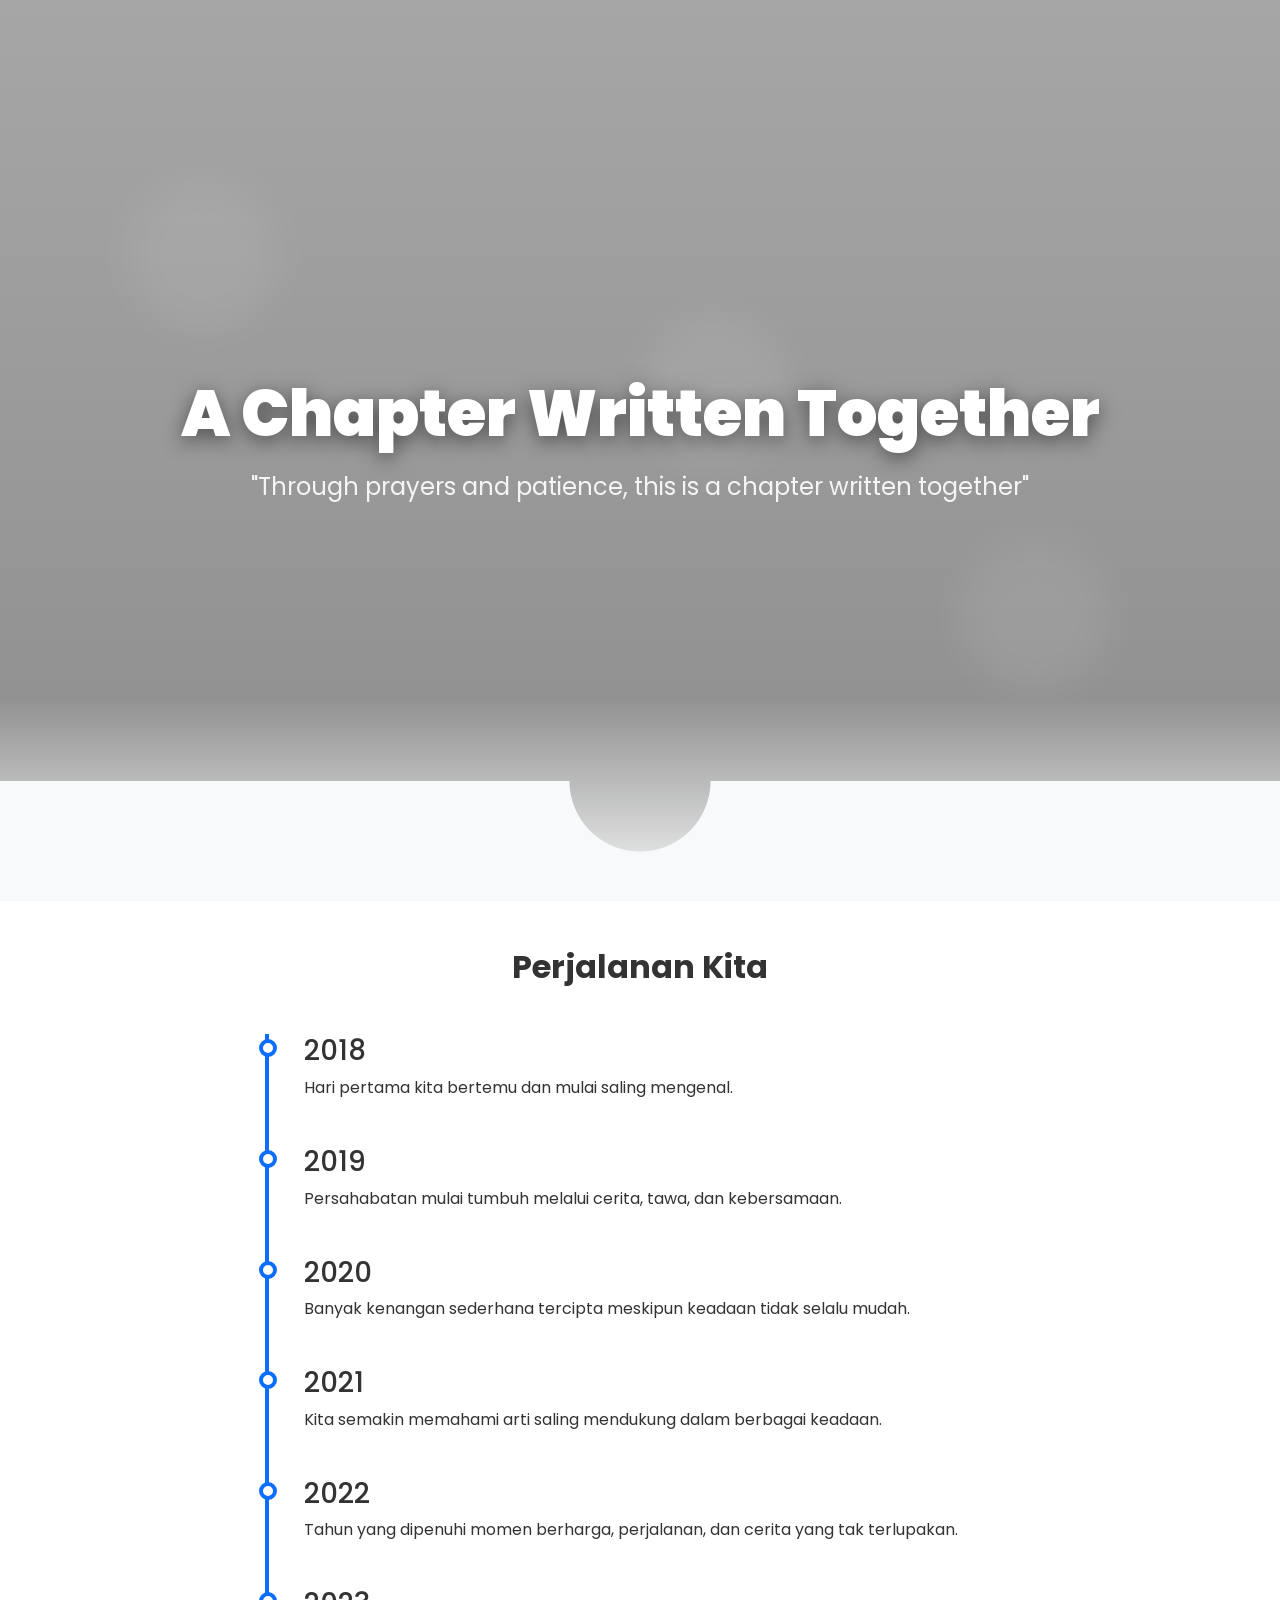
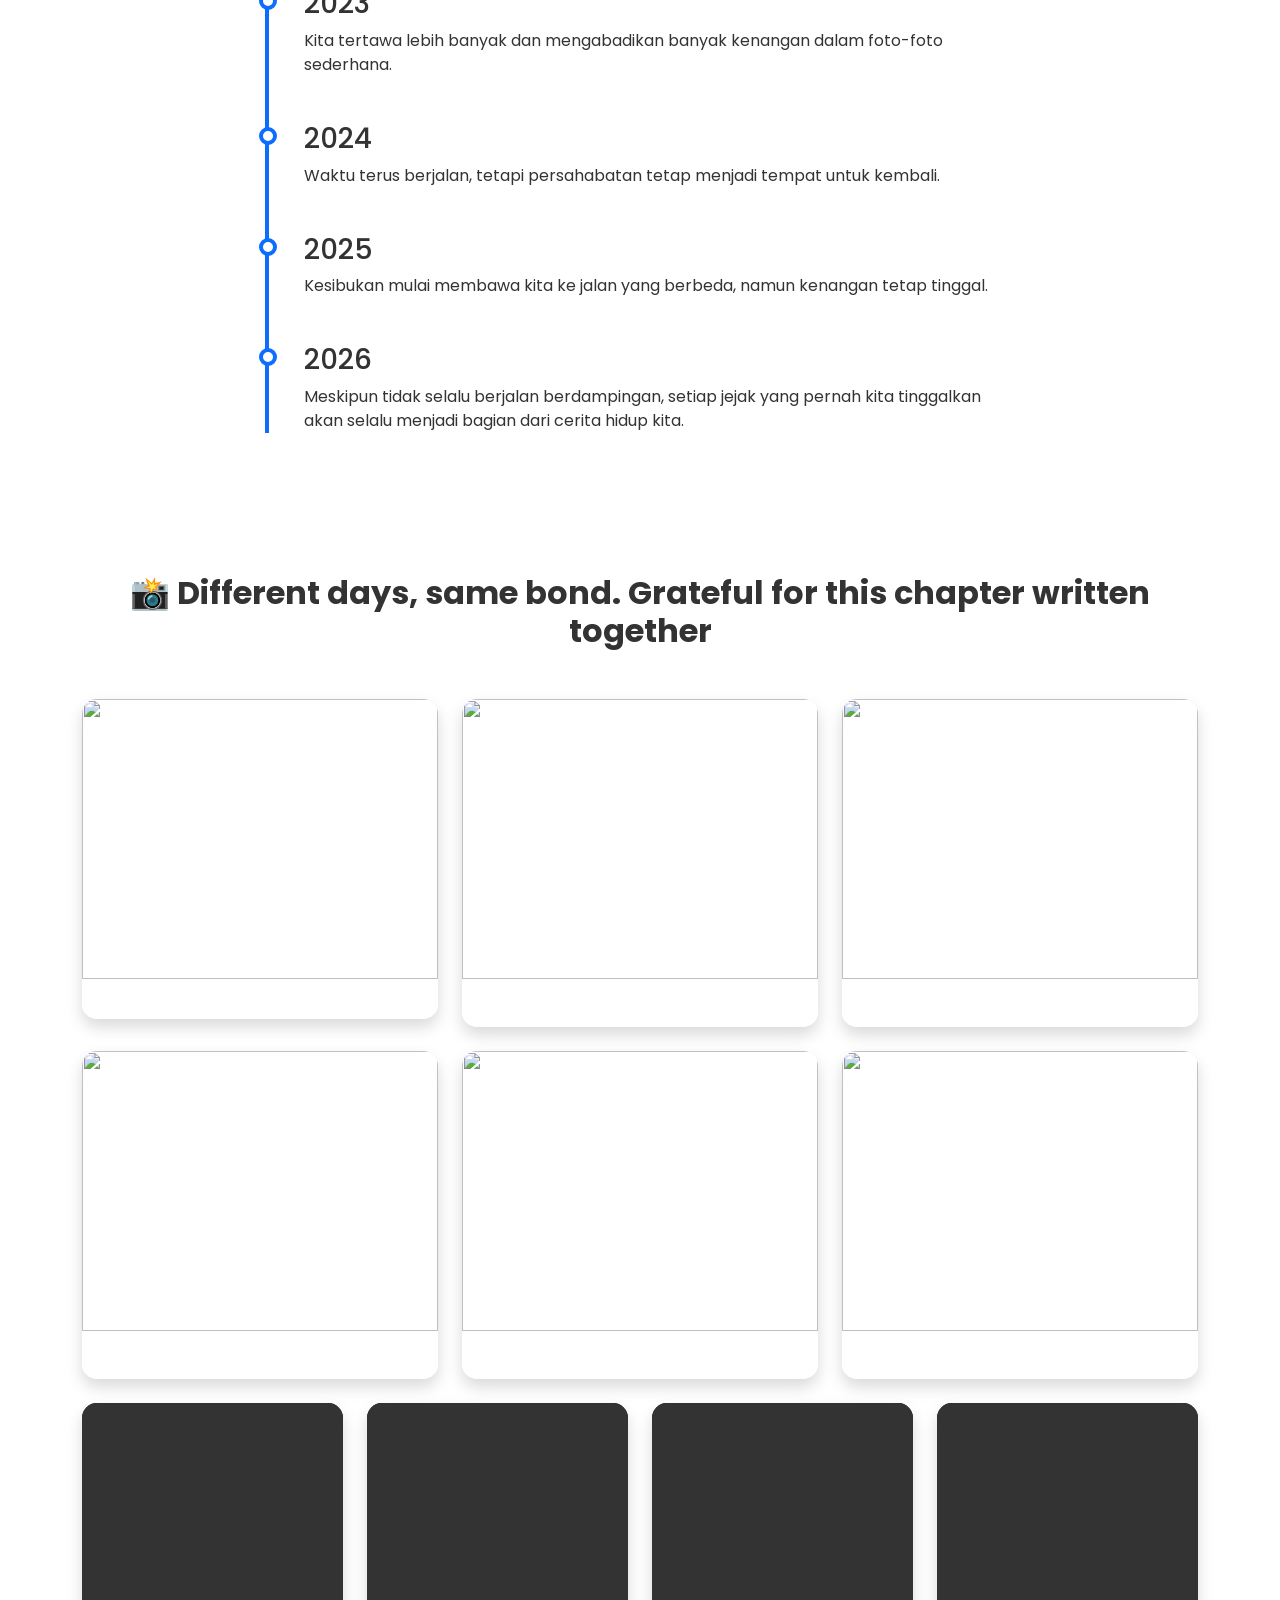
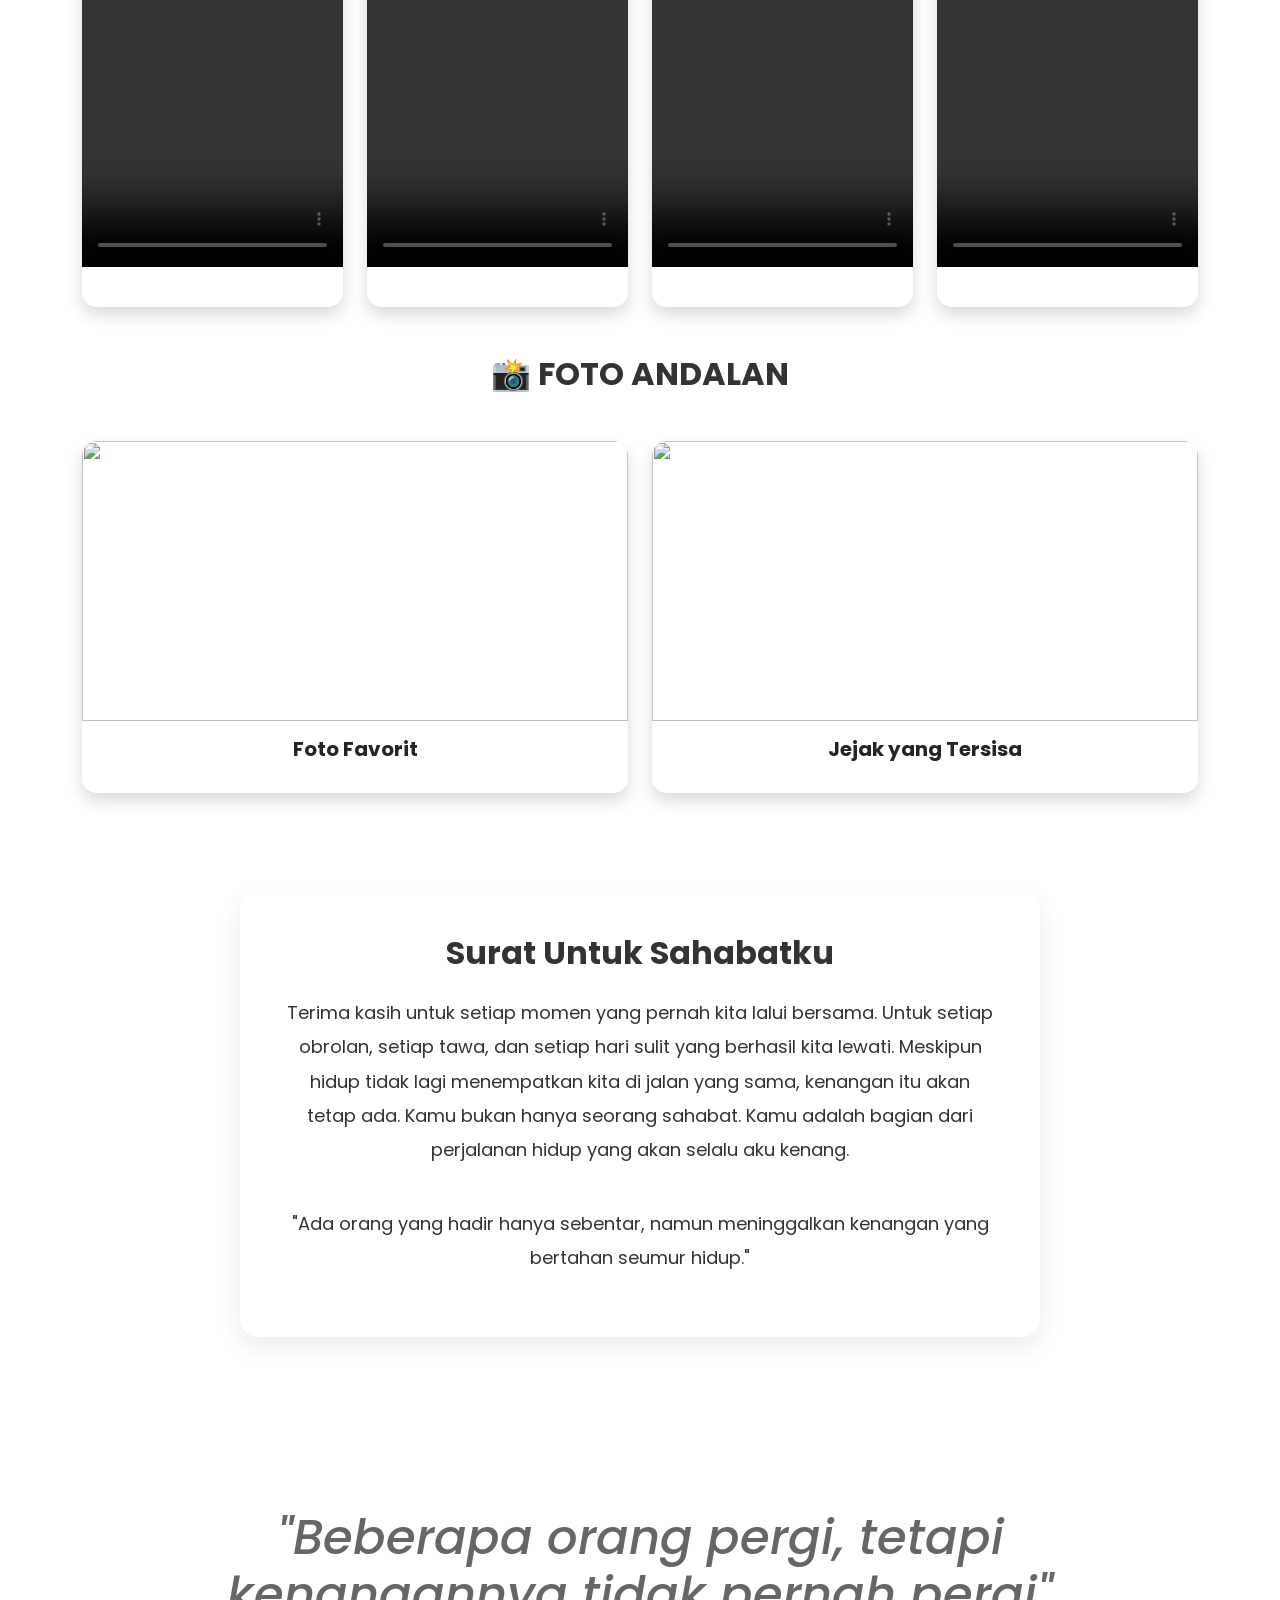
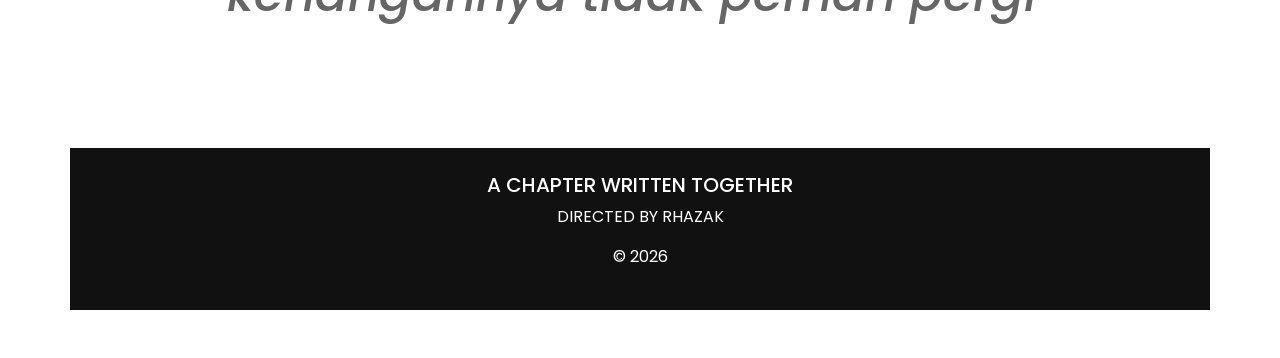
==== index.html @ bba19e8d "upload a chapter wrritten together" ====
<!DOCTYPE html>
<html lang="id">
<head>
<link href="https://fonts.googleapis.com/css2?family=Poppins:wght@400;600;700;900&display=swap" rel="stylesheet">
<meta charset="UTF-8">
<meta name="viewport" content="width=device-width, initial-scale=1">

<title>A CHAPTER WRITTEN TOGETHER</title>

<link href="https://cdn.jsdelivr.net/npm/bootstrap@5.3.3/dist/css/bootstrap.min.css" rel="stylesheet">

<link rel="stylesheet" href="css/style.css">
</head>
<body>

<!-- HERO -->

<section class="hero">

<div class="floating"></div>
<div class="floating floating2"></div>
<div class="floating floating3"></div>

<div class="container">

<h1 class="hero-title">
A Chapter Written Together
</h1>

<p class="hero-subtitle">
"Through prayers and patience, this is a chapter written together"
</p>

</div>

</section>

<!-- TIMELINE -->

<section id="timeline" class="container py-5">

<h2 class="text-center mb-5">
Perjalanan Kita
</h2>

<div class="timeline">

    <div class="timeline-item">
        <h3>2018</h3>
        <p>Hari pertama kita bertemu dan mulai saling mengenal.</p>
    </div>

    <div class="timeline-item">
        <h3>2019</h3>
        <p>Persahabatan mulai tumbuh melalui cerita, tawa, dan kebersamaan.</p>
    </div>

    <div class="timeline-item">
        <h3>2020</h3>
        <p>Banyak kenangan sederhana tercipta meskipun keadaan tidak selalu mudah.</p>
    </div>

    <div class="timeline-item">
        <h3>2021</h3>
        <p>Kita semakin memahami arti saling mendukung dalam berbagai keadaan.</p>
    </div>

    <div class="timeline-item">
        <h3>2022</h3>
        <p>Tahun yang dipenuhi momen berharga, perjalanan, dan cerita yang tak terlupakan.</p>
    </div>

    <div class="timeline-item">
        <h3>2023</h3>
        <p>Kita tertawa lebih banyak dan mengabadikan banyak kenangan dalam foto-foto sederhana.</p>
    </div>

    <div class="timeline-item">
        <h3>2024</h3>
        <p>Waktu terus berjalan, tetapi persahabatan tetap menjadi tempat untuk kembali.</p>
    </div>

    <div class="timeline-item">
        <h3>2025</h3>
        <p>Kesibukan mulai membawa kita ke jalan yang berbeda, namun kenangan tetap tinggal.</p>
    </div>

    <div class="timeline-item">
        <h3>2026</h3>
        <p>Meskipun tidak selalu berjalan berdampingan, setiap jejak yang pernah kita tinggalkan akan selalu menjadi bagian dari cerita hidup kita.</p>
    </div>

</div>

</section>

<!-- GALERI -->

<section class="container py-5">

<h2 class="text-center mb-5">
📸 Different days, same bond. Grateful for this chapter written together
</h2>

<div class="row g-4">

    <!-- Foto 1 -->
    <div class="col-md-4">
        <div class="card shadow">
            <img src="img/foto1.jpg"
                 class="card-img-top gallery-img"
                 onclick="openImage(this.src)">
            <div class="card-body">
                <h5></h5>
                 
            </div>
        </div>
    </div>

    <!-- Foto 2 -->
    <div class="col-md-4">
        <div class="card shadow">
            <img src="img/foto2.jpg"
                 class="card-img-top gallery-img"
                 onclick="openImage(this.src)">
            <div class="card-body">
                <h5></h5>
                <p></p>
            </div>
        </div>
    </div>

    <!-- Foto 3 -->
    <div class="col-md-4">
        <div class="card shadow">
            <img src="img/foto3.jpg"
                 class="card-img-top gallery-img"
                 onclick="openImage(this.src)">
            <div class="card-body">
                <h5></h5>
                <p></p>
            </div>
        </div>
    </div>

    <!-- Foto 4 -->
    <div class="col-md-4">
        <div class="card shadow">
            <img src="img/foto4.jpg"
                 class="card-img-top gallery-img"
                 onclick="openImage(this.src)">
            <div class="card-body">
                <h5></h5>
                <p></p>
            </div>
        </div>
    </div>

    <!-- Foto 5 -->
    <div class="col-md-4">
        <div class="card shadow">
            <img src="img/foto5.jpg"
                 class="card-img-top gallery-img"
                 onclick="openImage(this.src)">
            <div class="card-body">
                <h5></h5>
                <p></p>
            </div>
        </div>
    </div>

    <!-- Foto 6 -->
    <div class="col-md-4">
        <div class="card shadow">
            <img src="img/foto6.jpg"
                 class="card-img-top gallery-img"
                 onclick="openImage(this.src)">
            <div class="card-body">
                <h5></h5>
                <p></p>
            </div>
        </div>
    </div>

    <!-- REEL 1 -->
<div class="col-lg-3 col-md-4 col-6">
    <div class="card shadow">

        <video class="gallery-video" controls>
            <source src="video/favorit.mp4" type="video/mp4">
        </video>

        <div class="card-body">
            <h5></h5>
        </div>

    </div>
</div>

<!-- REEL 2 -->
<div class="col-lg-3 col-md-4 col-6">
    <div class="card shadow">

        <video class="gallery-video" controls>
            <source src="video/favorit1.mp4" type="video/mp4">
        </video>

        <div class="card-body">
            <h5></h5>
        </div>

    </div>
</div>

<!-- REEL 3 -->
<div class="col-lg-3 col-md-4 col-6">
    <div class="card shadow">

        <video class="gallery-video" controls>
            <source src="video/favorit2.mp4" type="video/mp4">
        </video>

        <div class="card-body">
            <h5></h5>
        </div>

    </div>
</div>

<!-- REEL 4 -->
<div class="col-lg-3 col-md-4 col-6">
    <div class="card shadow">

        <video class="gallery-video" controls>
            <source src="video/favorit3.mp4" type="video/mp4">
        </video>

        <div class="card-body">
            <h5></h5>
        </div>

    </div>
</div>

<section class="container py-5">

<h2 class="text-center mb-5">
📸 FOTO ANDALAN
</h2>

<div class="row g-4">

    <!-- Foto 10 -->
    <div class="col-md-6">
        <div class="card shadow">
            <img src="img/foto10.jpg"
                 class="card-img-top gallery-img"
                 onclick="openImage(this.src)">
            <div class="card-body">
                <h5>Foto Favorit</h5>
                <p></p>
            </div>
        </div>
    </div>

    <!-- Foto 11 -->
    <div class="col-md-6">
        <div class="card shadow">
            <img src="img/foto11.jpg"
                 class="card-img-top gallery-img"
                 onclick="openImage(this.src)">
            <div class="card-body">
                <h5>Jejak yang Tersisa</h5>
                <p></p>
            </div>
        </div>
    </div>

</div>

</section>

<!-- SURAT -->

<section class="container py-5">

<div class="surat">

<h2 class="text-center mb-4">
Surat Untuk Sahabatku
</h2>

<p>

Terima kasih untuk setiap momen yang pernah kita lalui bersama.

Untuk setiap obrolan,
setiap tawa,
dan setiap hari sulit yang berhasil kita lewati.

Meskipun hidup tidak lagi menempatkan kita di jalan yang sama,
kenangan itu akan tetap ada.

Kamu bukan hanya seorang sahabat.

Kamu adalah bagian dari perjalanan hidup yang akan selalu aku kenang.

</p>

<br>

<p class="quote">

"Ada orang yang hadir hanya sebentar,
namun meninggalkan kenangan yang bertahan seumur hidup."

</p>

</div>

</section>

<section class="quote-section">

<h1>
"Beberapa orang pergi,
tetapi kenangannya tidak pernah pergi"
</h1>

</section>

<!-- FOOTER -->

<footer>

<h5>A CHAPTER WRITTEN TOGETHER</h5>

<p>
DIRECTED BY RHAZAK
</p>

<p>
© 2026
</p>

</footer>

<!-- MUSIK LATAR -->

<audio id="bgMusic" loop>
    <source src="music/kenangan.mpeg" type="audio/mpeg">

<script>
const music = document.getElementById("bgMusic");

document.addEventListener("click", function () {
    music.play();
}, { once: true });
</script>

<script src="https://cdn.jsdelivr.net/npm/bootstrap@5.3.3/dist/js/bootstrap.bundle.min.js"></script>

<audio id="bgMusic" loop>
    <source src="music/kenangan.mpeg" type="audio/mpeg">
</audio>

<script>
document.addEventListener("click", function(){
    document.getElementById("bgMusic").play();
}, {once:true});
</script>

<script src="https://cdn.jsdelivr.net/npm/bootstrap@5.3.3/dist/js/bootstrap.bundle.min.js"></script>

<!-- POPUP FOTO -->
<div id="imagePopup" class="popup">
    <span class="close-popup" onclick="closePopup()">&times;</span>
    <img id="popupImage">
</div>

<!-- POPUP VIDEO -->
<div id="videoPopup" class="popup">
    <span class="close-popup" onclick="closeVideoPopup()">&times;</span>
    <video id="popupVideo" controls autoplay></video>
</div>

<script>

function openImage(src){
    document.getElementById("imagePopup").style.display = "flex";
    document.getElementById("popupImage").src = src;
}

function closePopup(){
    document.getElementById("imagePopup").style.display = "none";
}

function openVideo(src){
    const video = document.getElementById("popupVideo");

    video.src = src;

    document.getElementById("videoPopup").style.display = "flex";

    video.play();
}

function closeVideoPopup(){
    const video = document.getElementById("popupVideo");

    video.pause();

    document.getElementById("videoPopup").style.display = "none";
}

</script>

<script src="https://cdn.jsdelivr.net/npm/bootstrap@5.3.3/dist/js/bootstrap.bundle.min.js"></script>

</body>
</html>
---- css/style.css ----
/* ===========================
   GLOBAL
=========================== */

*{
    margin:0;
    padding:0;
    box-sizing:border-box;
}

html{
    scroll-behavior:smooth;
}

body{
    font-family:'Segoe UI',sans-serif;
    color:#333;

    background:
    linear-gradient(
        rgba(255,255,255,.88),
        rgba(255,255,255,.88)
    ),
    url("../img/background.webp");

    background-size:cover;
    background-position:center;
    background-attachment:fixed;
}

/* ===========================
   NAVBAR
=========================== */

.navbar{
    box-shadow:0 2px 10px rgba(0,0,0,.15);
}

.navbar-brand{
    font-size:5.5rem;
    font-weight:bold;
}

.nav-link{
    transition:.3s;
}

.nav-link:hover{
    color:#ffc107 !important;
}

/* ===========================
   HERO
=========================== */

.hero{
    height:100vh;

    background:
    linear-gradient(
    rgba(0,0,0,.35),
    rgba(0,0,0,.45)),
    url("../img/hero.jpg");

    background-size:cover;

    /* Geser fokus gambar */
    background-position:center 20%;

    background-repeat:no-repeat;

    display:flex;
    justify-content:center;
    align-items:center;
    text-align:center;

    color:white;
}

.hero::before{
    content:"";

    position:absolute;
    bottom:-1px;
    left:0;

    width:100%;
    height:120px;

    background:
    radial-gradient(circle at 50% 0,
    transparent 70px,
    #f8f9fa 71px);
}

.hero::after{
    content:"";

    position:absolute;
    left:0;
    bottom:0;

    width:100%;
    height:200px;

    background:
    linear-gradient(
        transparent,
        #f8f9fa
    );

    pointer-events:none;
}

.hero h1{
    font-size:clamp(3rem, 6vw, 4rem);
    font-weight:900;
    line-height:1.1;
    text-shadow:0 5px 20px rgba(0,0,0,.5);
}

.hero-subtitle{
    font-size:1.5rem;
    margin-top:20px;
    color:rgba(255,255,255,.9);
    max-width:900px;
    margin-left:auto;
    margin-right:auto;
}

/* ===========================
   JUDUL SECTION
=========================== */

section h2{
    font-weight:bold;
    margin-bottom:40px;
}

/* ===========================
   GALERI
=========================== */

.card{
    border:none;
    border-radius:18px;
    overflow:hidden;
    transition:.35s;

    background:rgba(255,255,255,.85);
    backdrop-filter:blur(8px);

    border:1px solid rgba(255,255,255,.3);
}

.card video{
    border-radius:0;
}

.card:hover{
    transform:translateY(-10px);
    box-shadow:0 12px 25px rgba(0,0,0,.18);
}

.card img{
    width:100%;
    height:280px;
    object-fit:cover;
}

/* VIDEO REELS */

.gallery-video{
    width:100%;
    aspect-ratio:9/16;
    object-fit:cover;
    border-radius:15px 15px 0 0;
    background:black;
}

.gallery-video{
    border-radius:15px 15px 0 0;
}

.card{
    border:none;
    border-radius:15px;
    overflow:hidden;
}

.card-body{
    text-align:center;
}

.card h5{
    font-weight:bold;
}

.card p{
    color:#666;
}

/* ===========================
   TIMELINE
=========================== */

.timeline{
    max-width:750px;
    margin:auto;
    border-left:4px solid #0d6efd;
    padding-left:35px;
}

.timeline-item{
    position:relative;
    margin-bottom:45px;
}

.timeline-item::before{

    content:"";

    position:absolute;

    left:-45px;
    top:5px;

    width:18px;
    height:18px;

    border-radius:50%;

    background:#fff;
    border:4px solid #0d6efd;

}

.timeline h4{
    color:#0d6efd;
    margin-bottom:8px;
}

/* ===========================
   SURAT
=========================== */

.surat{

    max-width:800px;

    margin:auto;

    background:#fff;

    padding:45px;

    border-radius:18px;

    text-align:center;

    box-shadow:0 10px 25px rgba(0,0,0,.08);

}

.surat h2{
    margin-bottom:20px;
}

.surat p{
    font-size:18px;
    line-height:1.9;
}

/* ===========================
   FOOTER
=========================== */

footer{

    background:#111;

    color:#fff;

    text-align:center;

    padding:25px;

    margin-top:60px;

}

/* ===========================
   RESPONSIVE
=========================== */

@media(max-width:768px){

.hero h1{
    font-size:2.5rem;
}

.hero p{
    font-size:1rem;
}

.card img,
.card video{
    height:220px;
}

.timeline{
    padding-left:25px;
}

.timeline-item::before{
    left:-35px;
}

}

/* LIGHTBOX */

.gallery-img{
    cursor:pointer;
}

.lightbox{
    display:none;
    position:fixed;
    top:0;
    left:0;
    width:100%;
    height:100%;
    background:rgba(0,0,0,0.9);
    justify-content:center;
    align-items:center;
    z-index:9999;
}

.lightbox img{
    max-width:90%;
    max-height:90%;
    border-radius:10px;
}

.close-btn{
    position:absolute;
    top:20px;
    right:35px;
    font-size:40px;
    color:white;
    cursor:pointer;
}

/* GALERI FOTO */

.gallery-img{
    cursor:pointer;
    transition:0.5s;
}

.gallery-img:hover{
    transform:scale(1.08);
    filter:brightness(1.1);
}

body{
    font-family:'Poppins',sans-serif;
}

.floating{
    position:absolute;
    width:150px;
    height:150px;

    border-radius:50%;

    background:rgba(255,255,255,.08);

    filter:blur(20px);

    top:20%;
    left:10%;
}

.floating2{
    top:60%;
    left:75%;
}

.floating3{
    top:35%;
    left:50%;
}

.quote-section{
    text-align:center;
    padding:100px 20px;
}

.quote-section h1{
    font-size:3rem;
    color:#666;
    font-style:italic;
    max-width:900px;
    margin:auto;
}
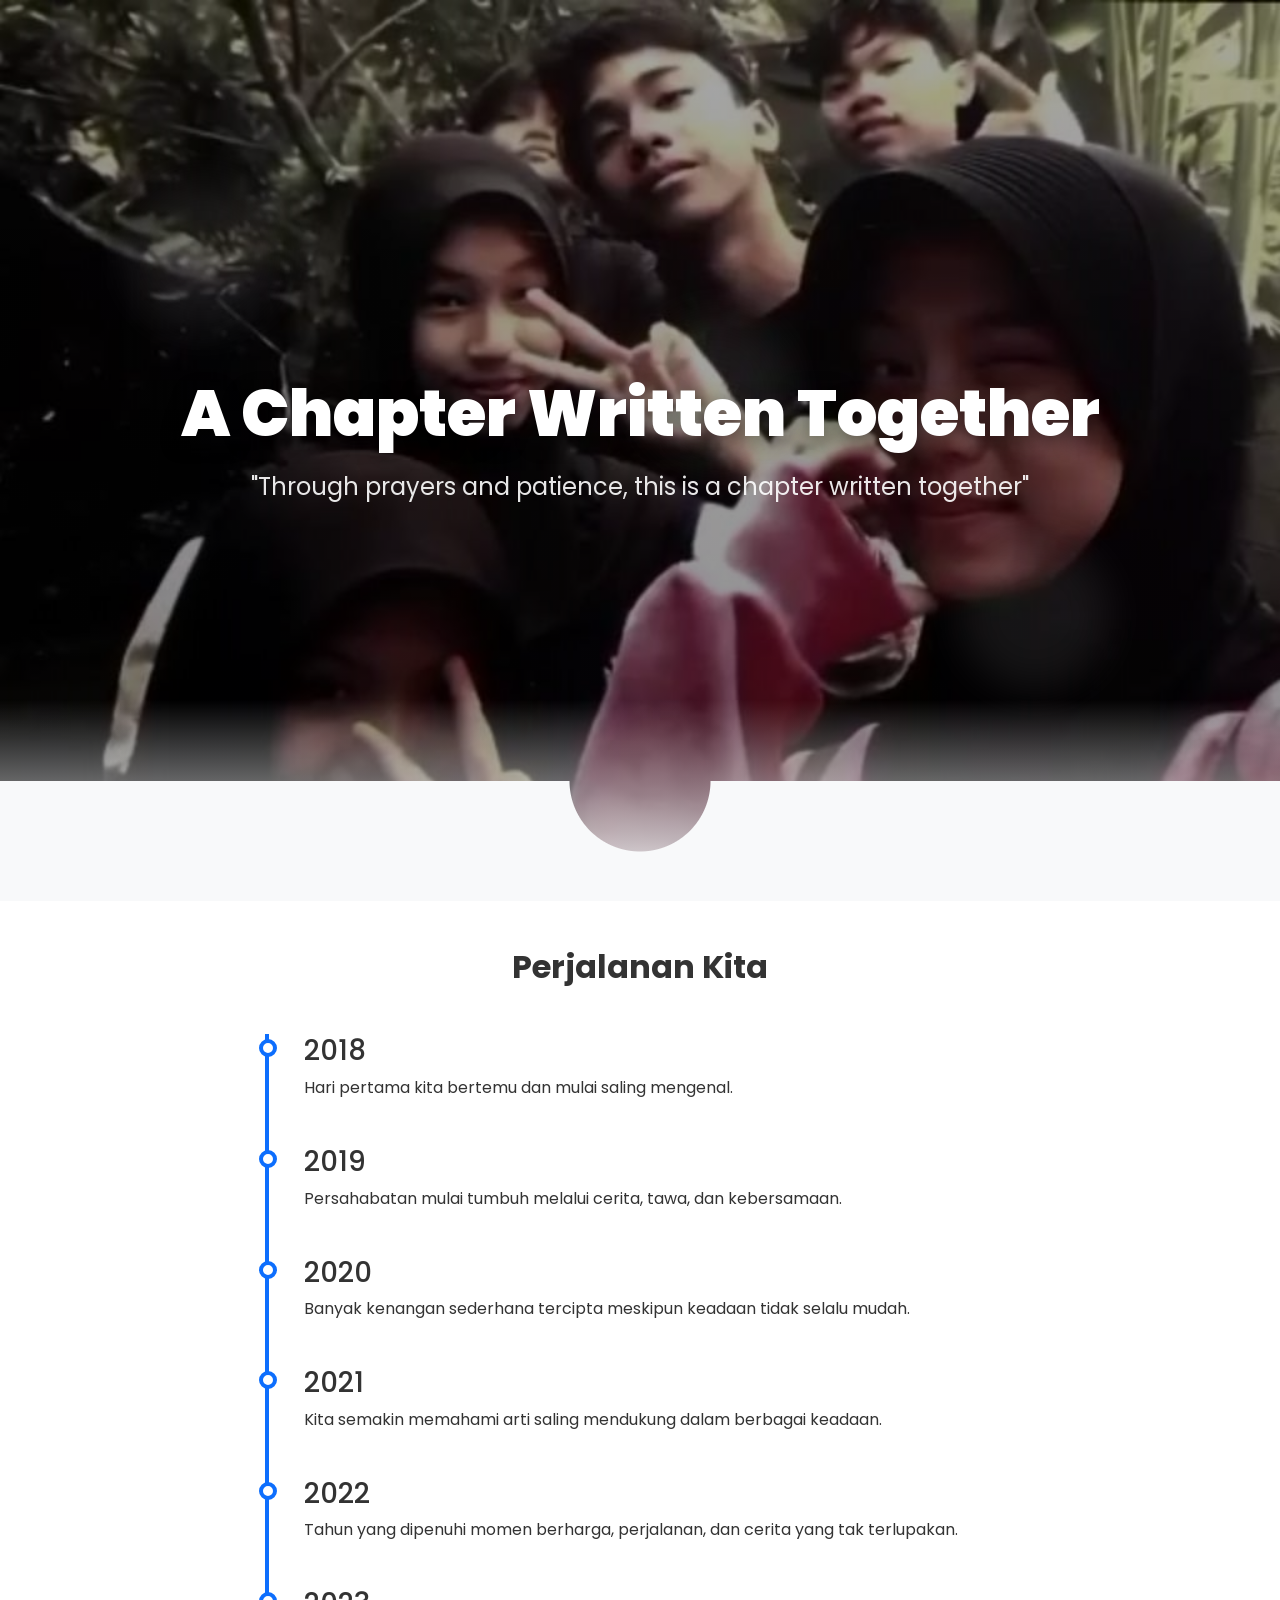
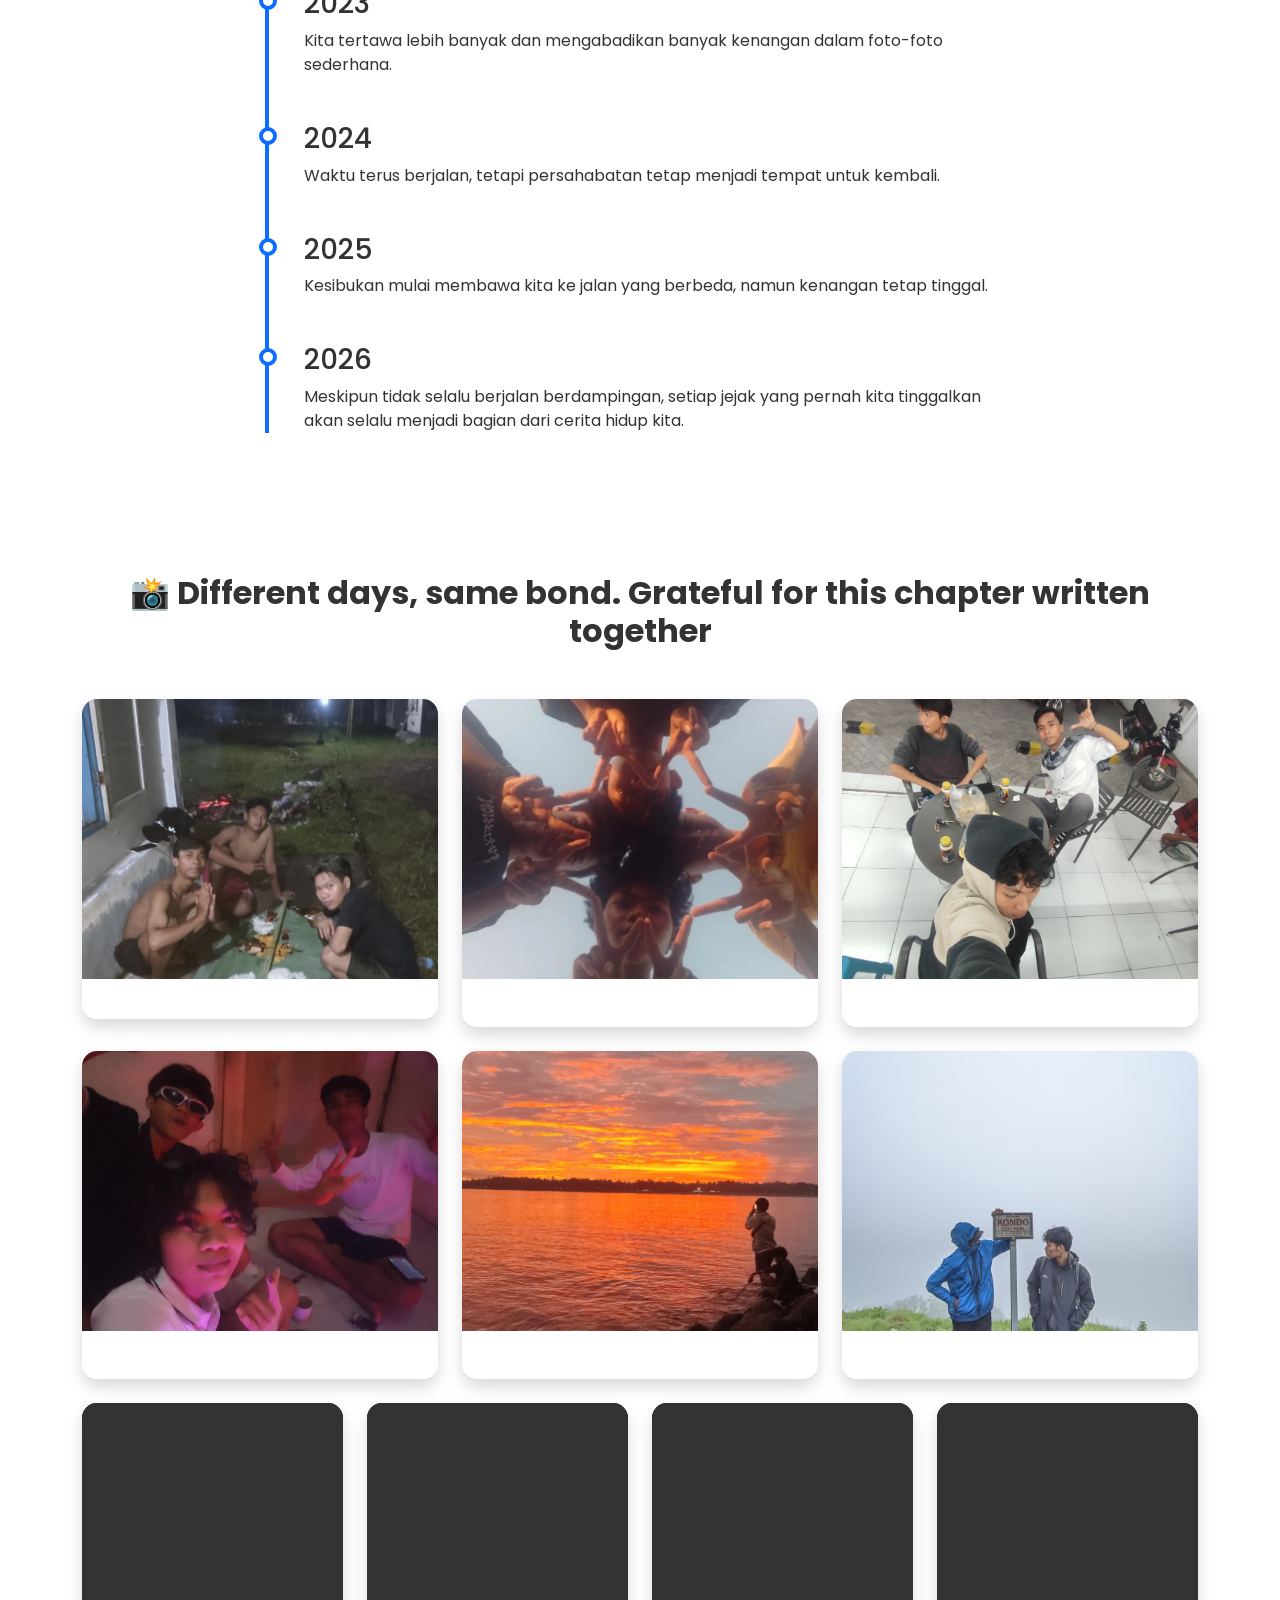
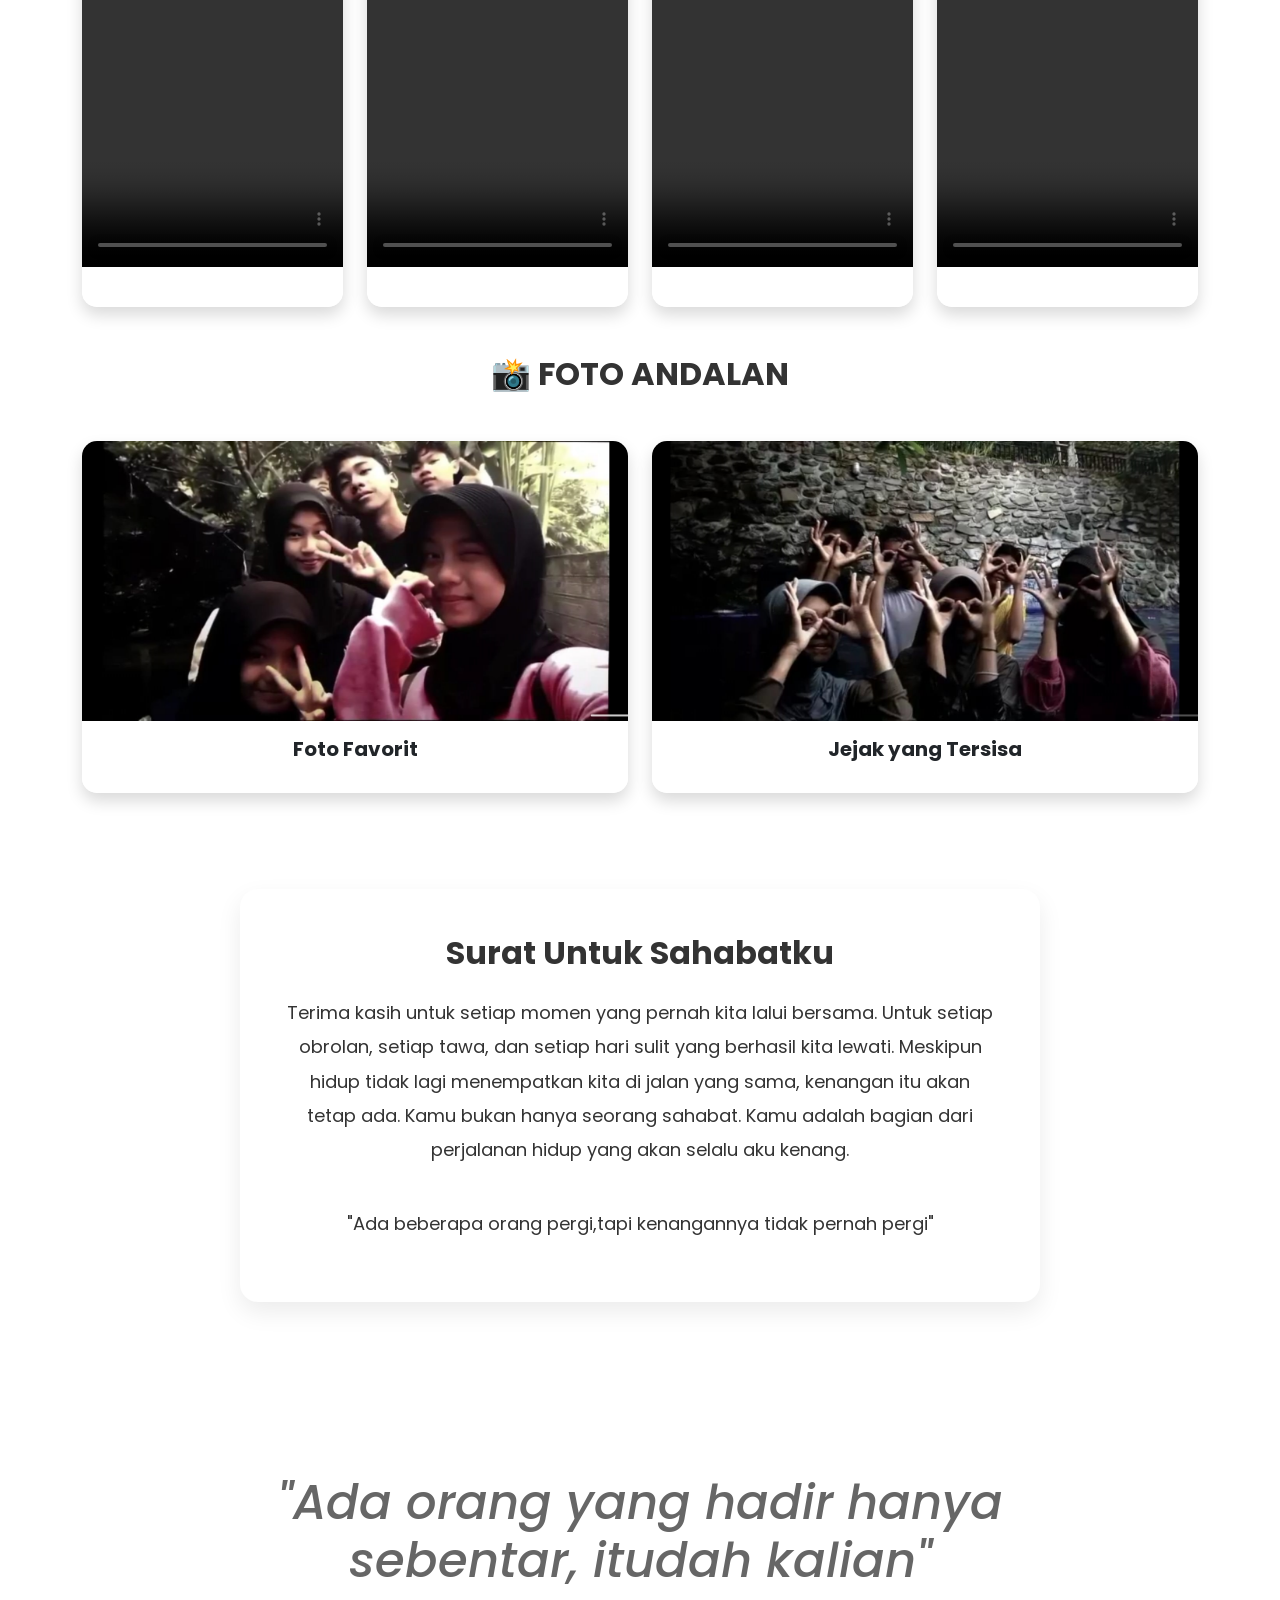
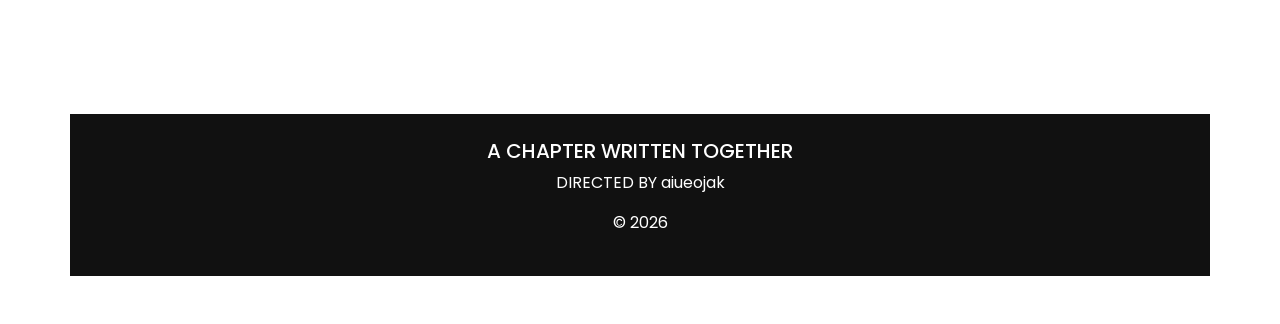
==== commit 64b8005e: "upload a chapter written together" ====
--- a/index.html
+++ b/index.html
@@ -311,20 +311,19 @@
 
 <p class="quote">
 
+"Ada beberapa orang pergi,tapi kenangannya tidak pernah pergi"
+
+</p>
+
+</div>
+
+</section>
+
+<section class="quote-section">
+
+<h1>
 "Ada orang yang hadir hanya sebentar,
-namun meninggalkan kenangan yang bertahan seumur hidup."
-
-</p>
-
-</div>
-
-</section>
-
-<section class="quote-section">
-
-<h1>
-"Beberapa orang pergi,
-tetapi kenangannya tidak pernah pergi"
+itudah kalian"
 </h1>
 
 </section>
@@ -336,7 +335,7 @@
 <h5>A CHAPTER WRITTEN TOGETHER</h5>
 
 <p>
-DIRECTED BY RHAZAK
+DIRECTED BY aiueojak
 </p>
 
 <p>
@@ -346,46 +345,18 @@
 </footer>
 
 <!-- MUSIK LATAR -->
-
 <audio id="bgMusic" loop>
-    <source src="music/kenangan.mpeg" type="audio/mpeg">
+    <source src="music/kenangan.mp3" type="audio/mpeg">
+</audio>
 
 <script>
-const music = document.getElementById("bgMusic");
-
-document.addEventListener("click", function () {
-    music.play();
-}, { once: true });
-</script>
-
-<script src="https://cdn.jsdelivr.net/npm/bootstrap@5.3.3/dist/js/bootstrap.bundle.min.js"></script>
-
-<audio id="bgMusic" loop>
-    <source src="music/kenangan.mpeg" type="audio/mpeg">
-</audio>
-
-<script>
+
+// Musik mulai saat klik pertama
 document.addEventListener("click", function(){
     document.getElementById("bgMusic").play();
 }, {once:true});
-</script>
-
-<script src="https://cdn.jsdelivr.net/npm/bootstrap@5.3.3/dist/js/bootstrap.bundle.min.js"></script>
-
-<!-- POPUP FOTO -->
-<div id="imagePopup" class="popup">
-    <span class="close-popup" onclick="closePopup()">&times;</span>
-    <img id="popupImage">
-</div>
-
-<!-- POPUP VIDEO -->
-<div id="videoPopup" class="popup">
-    <span class="close-popup" onclick="closeVideoPopup()">&times;</span>
-    <video id="popupVideo" controls autoplay></video>
-</div>
-
-<script>
-
+
+// Popup Foto
 function openImage(src){
     document.getElementById("imagePopup").style.display = "flex";
     document.getElementById("popupImage").src = src;
@@ -395,11 +366,11 @@
     document.getElementById("imagePopup").style.display = "none";
 }
 
+// Popup Video
 function openVideo(src){
     const video = document.getElementById("popupVideo");
 
     video.src = src;
-
     document.getElementById("videoPopup").style.display = "flex";
 
     video.play();
@@ -409,6 +380,7 @@
     const video = document.getElementById("popupVideo");
 
     video.pause();
+    video.currentTime = 0;
 
     document.getElementById("videoPopup").style.display = "none";
 }
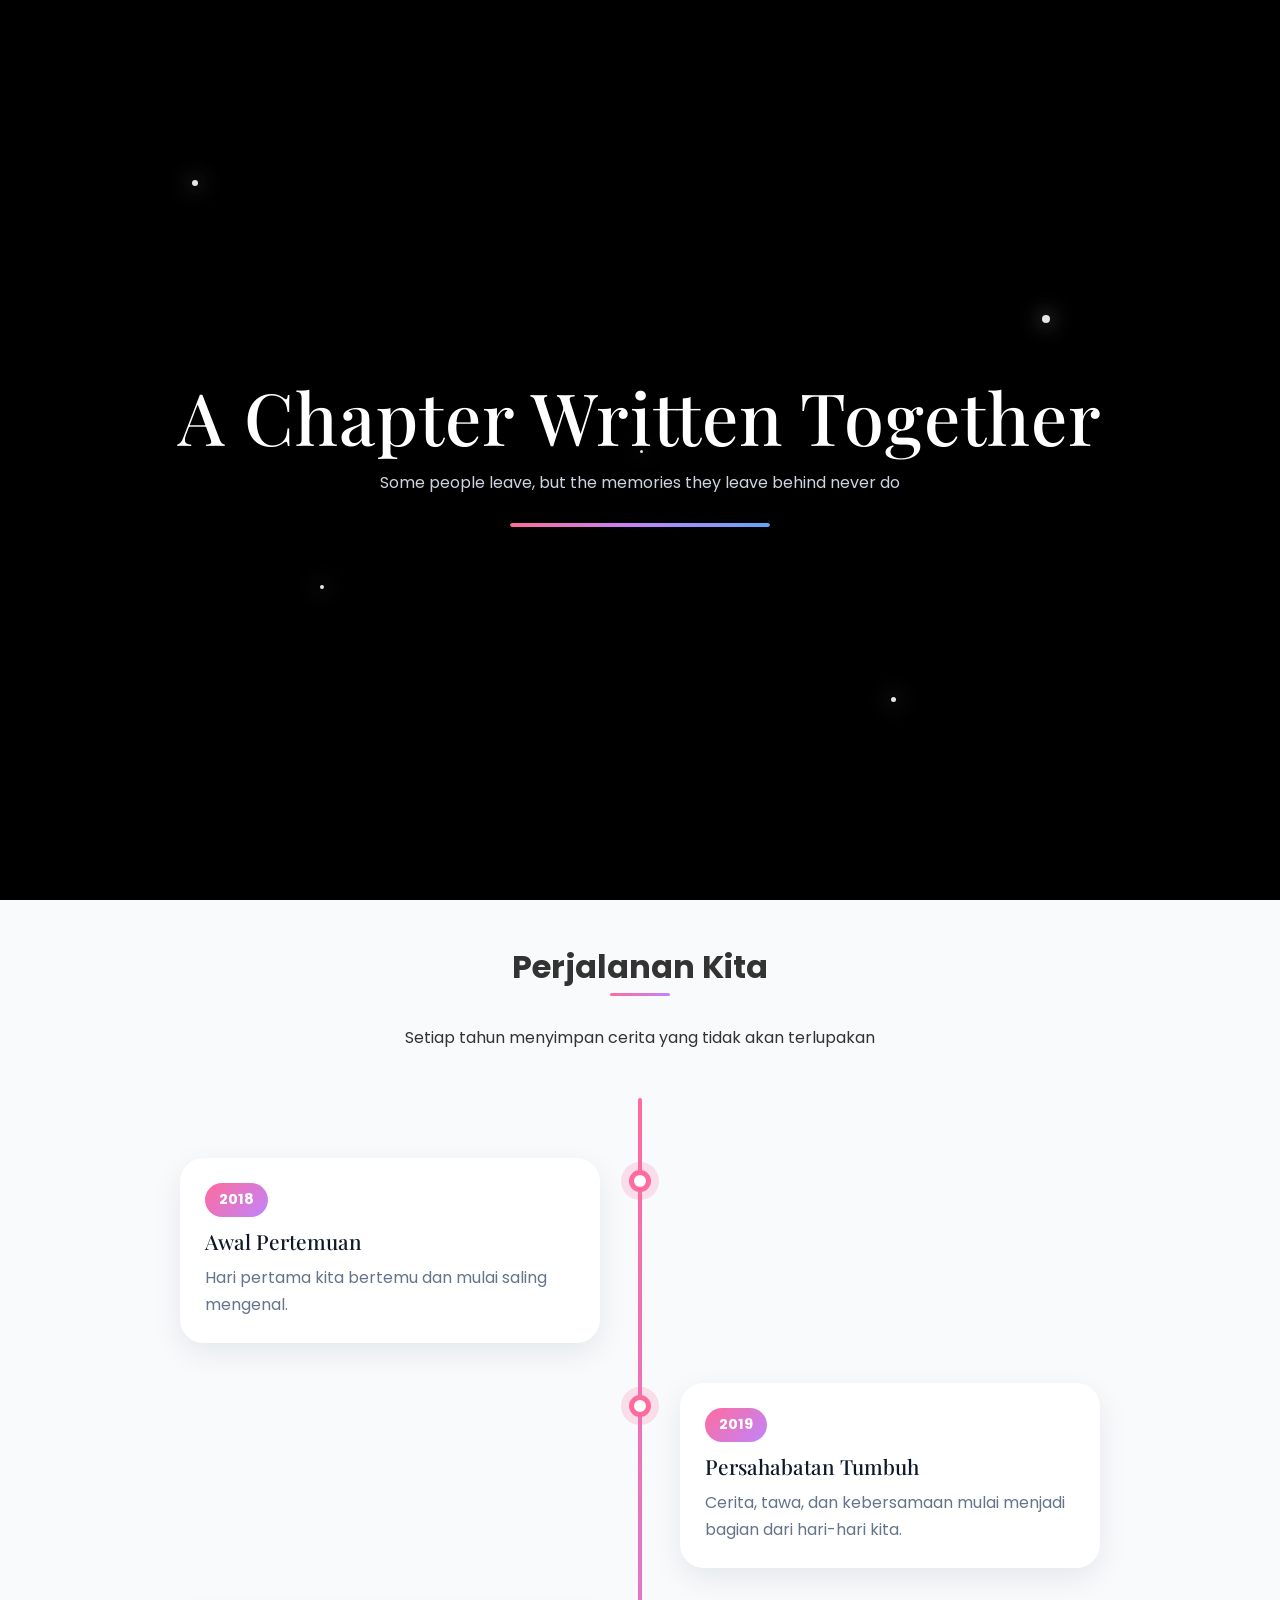
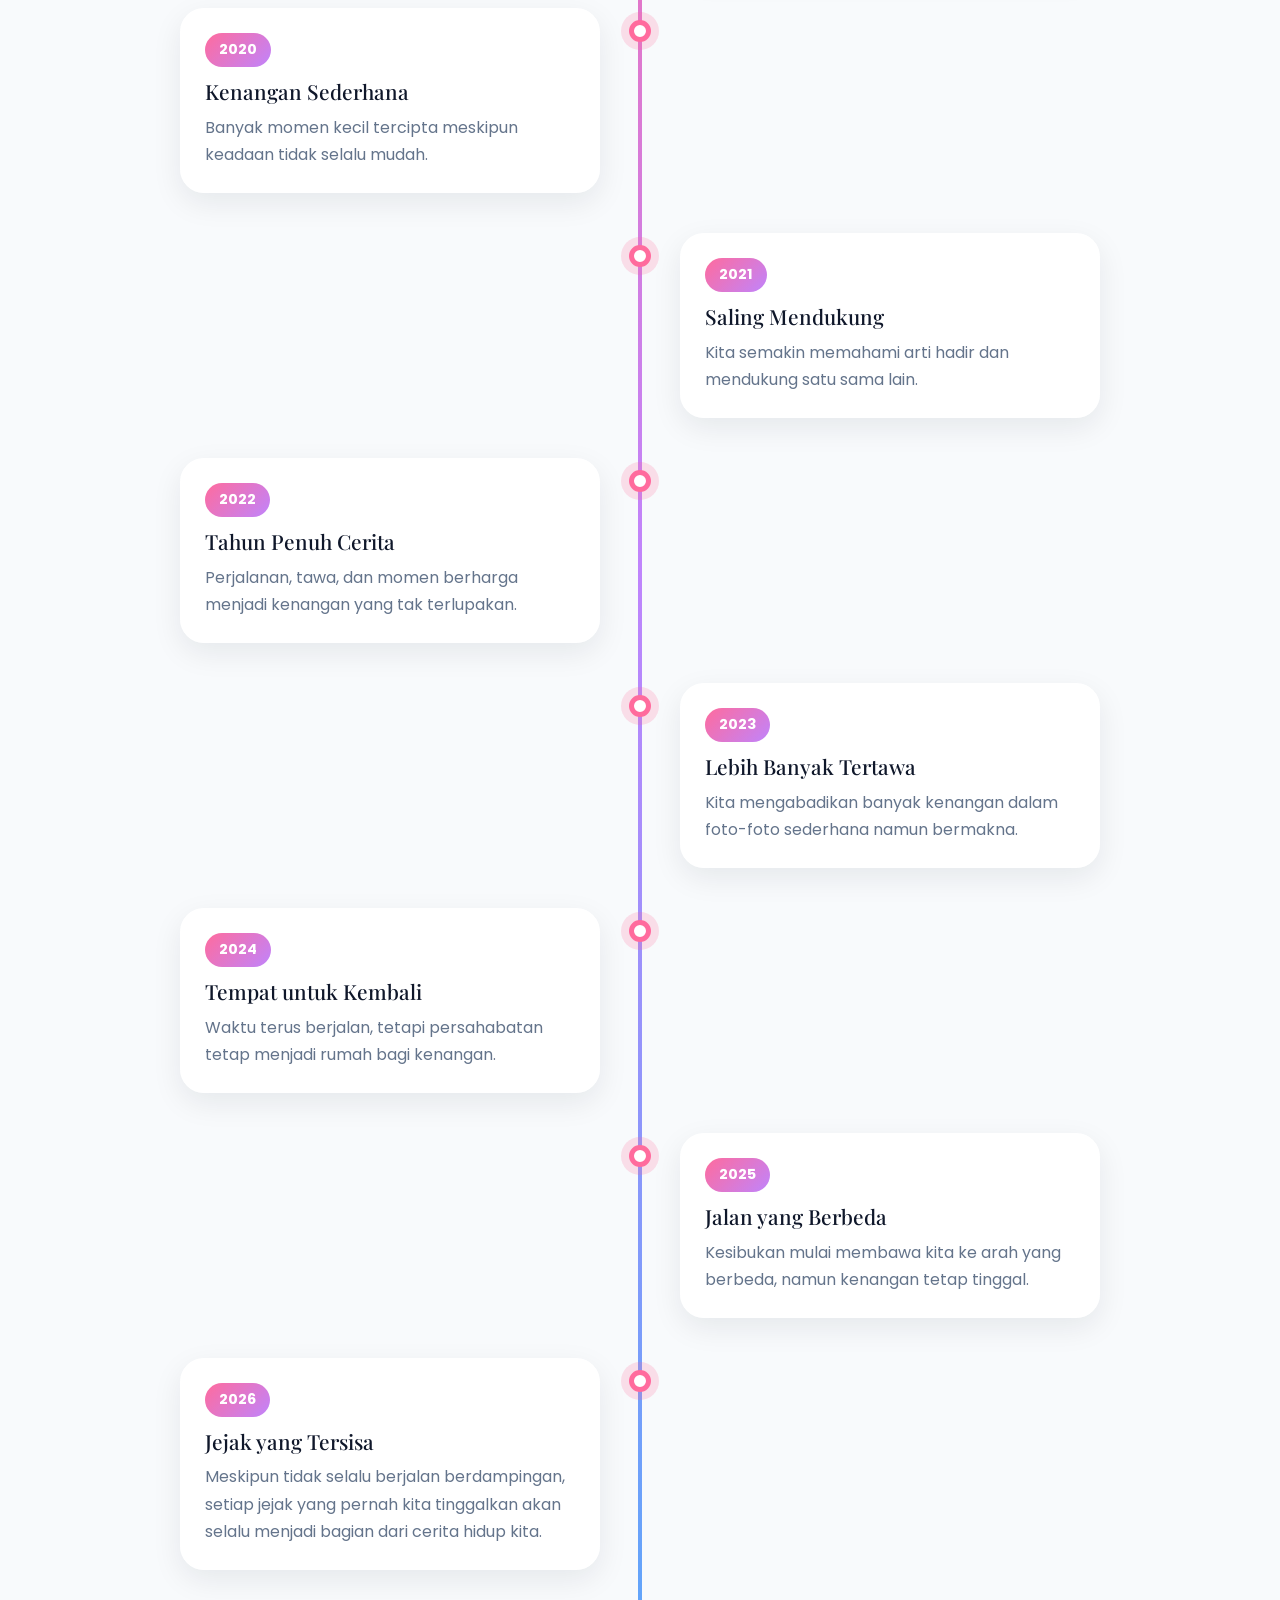
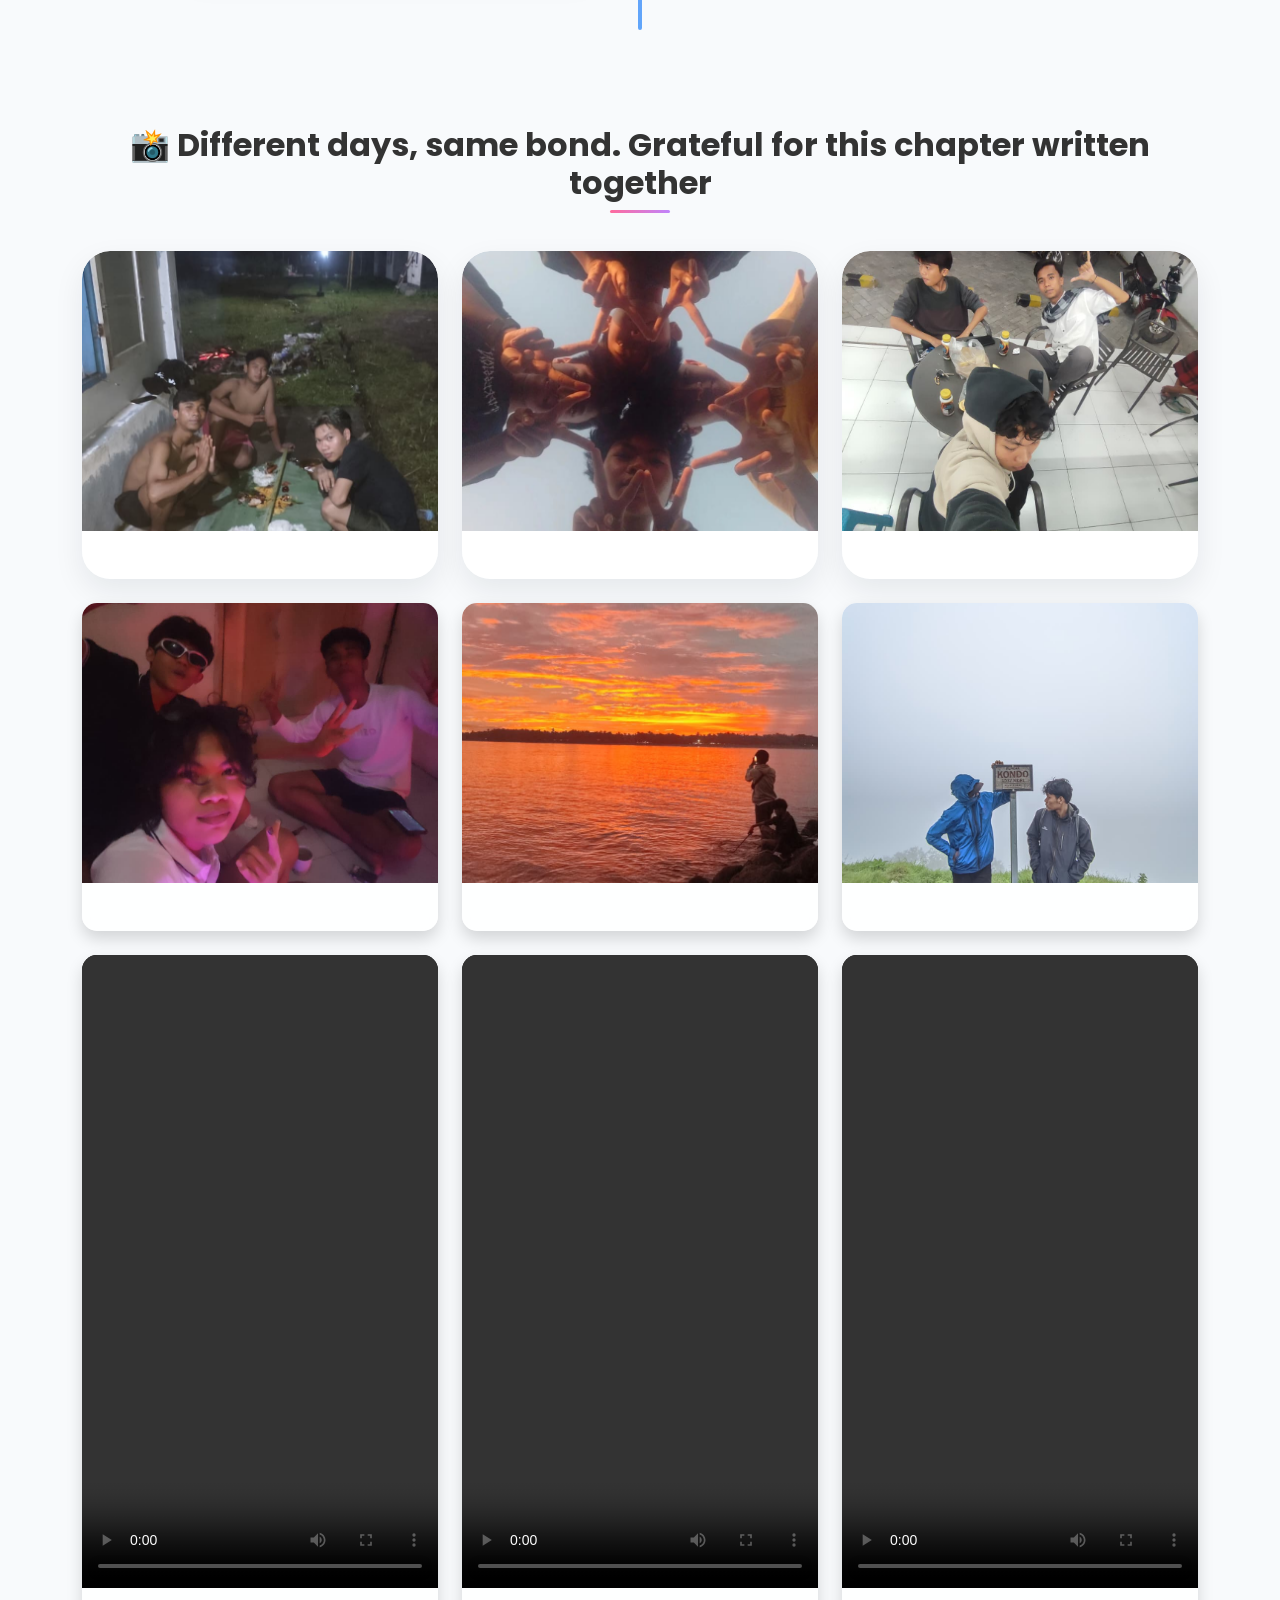
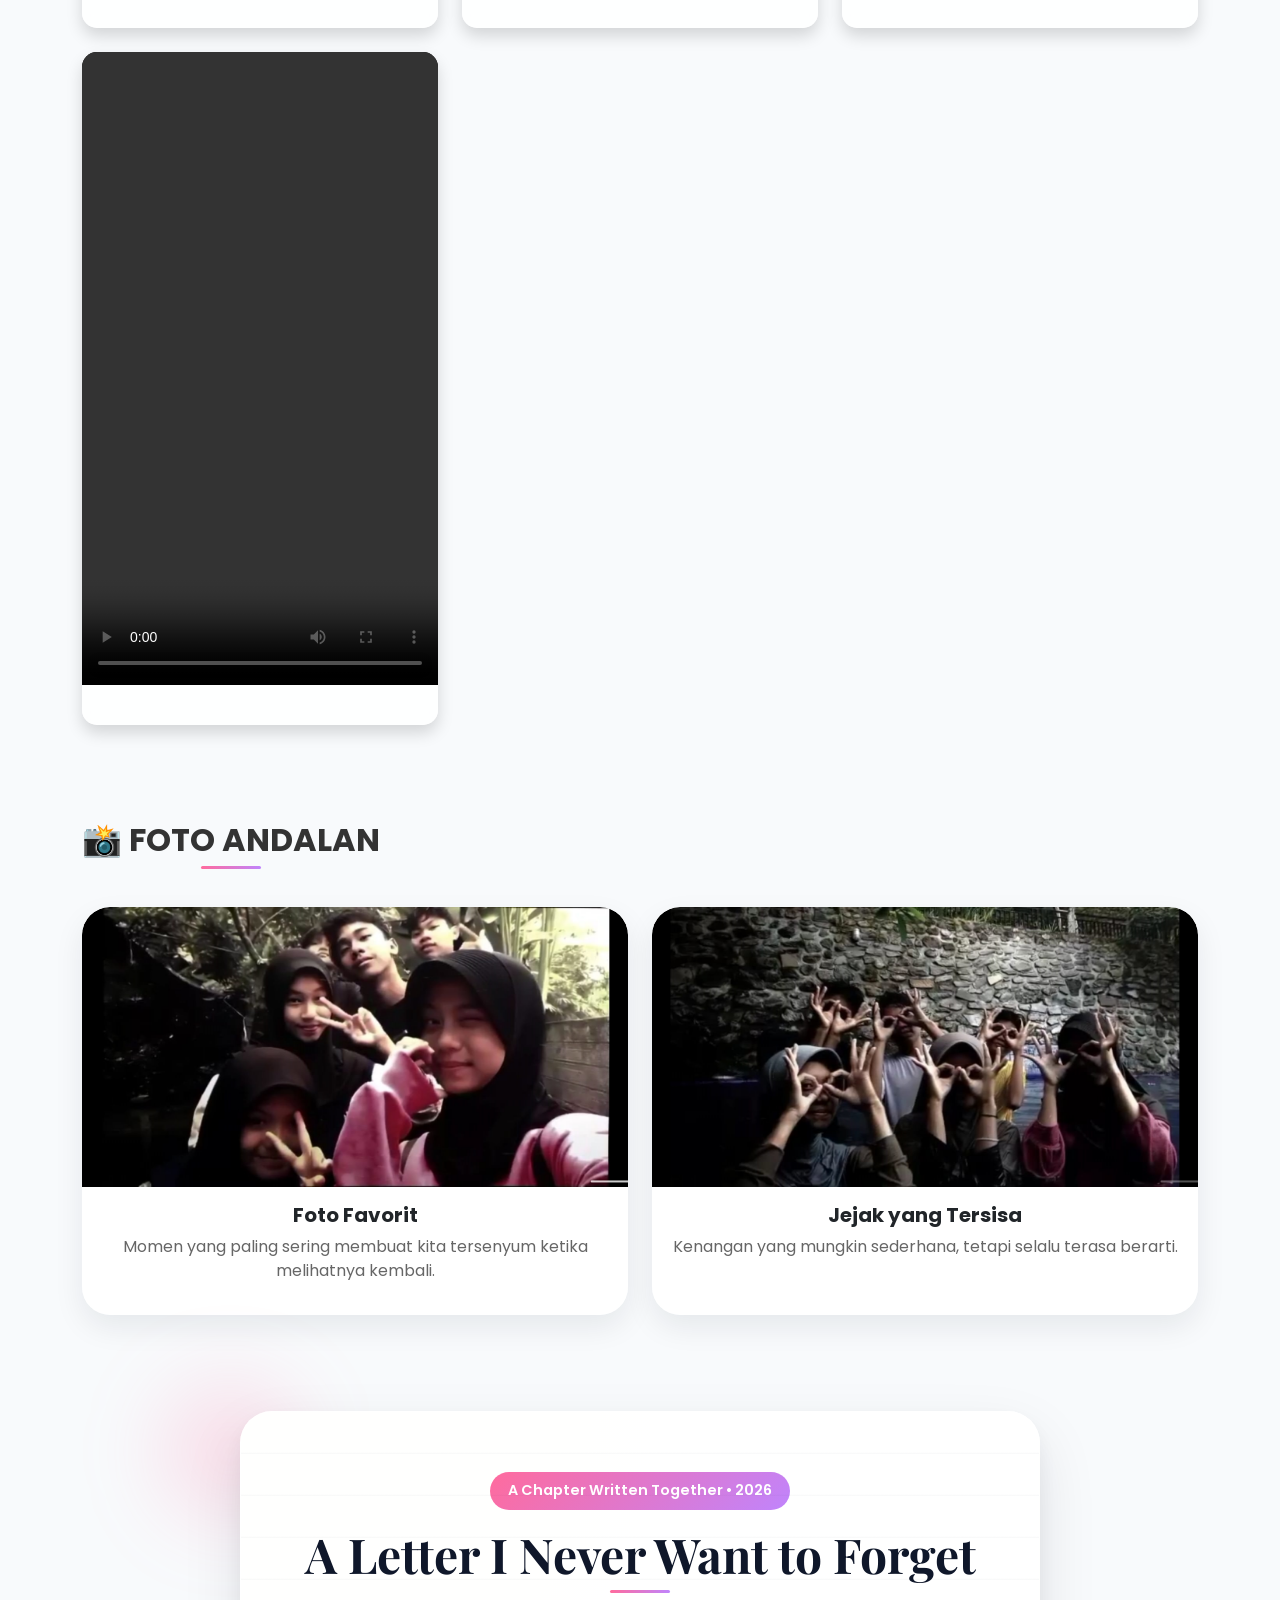
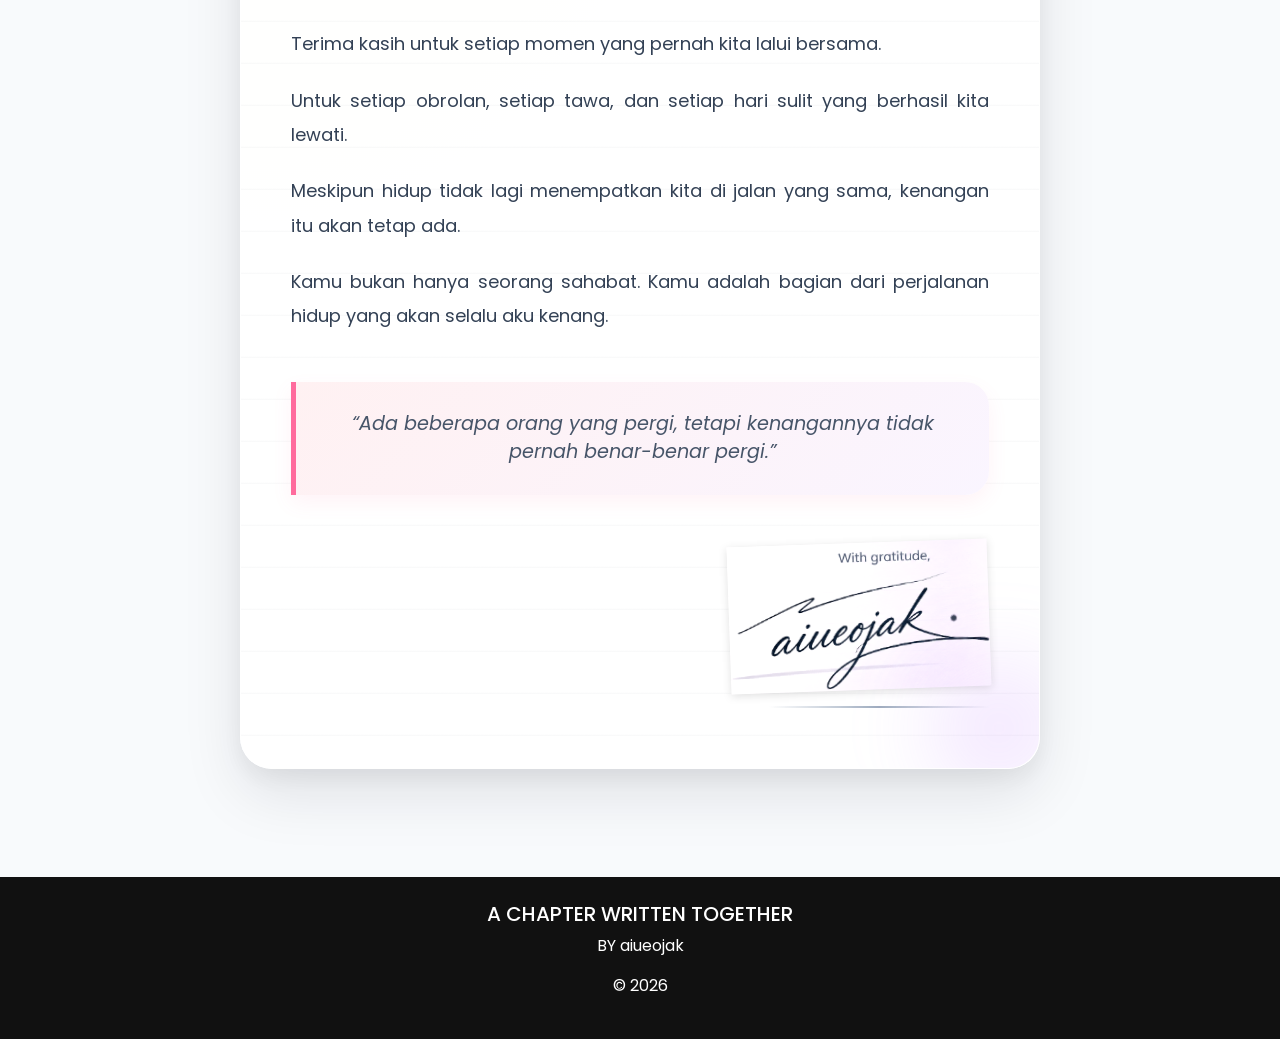
==== commit 67cac2cb: "upload a chapter written together" ====
--- a/index.html
+++ b/index.html
@@ -2,95 +2,218 @@
 <html lang="id">
 <head>
 <link href="https://fonts.googleapis.com/css2?family=Poppins:wght@400;600;700;900&display=swap" rel="stylesheet">
+<link href="https://fonts.googleapis.com/css2?family=Great+Vibes&display=swap" rel="stylesheet">
 <meta charset="UTF-8">
 <meta name="viewport" content="width=device-width, initial-scale=1">
 
 <title>A CHAPTER WRITTEN TOGETHER</title>
 
-<link href="https://cdn.jsdelivr.net/npm/bootstrap@5.3.3/dist/css/bootstrap.min.css" rel="stylesheet">
-
-<link rel="stylesheet" href="css/style.css">
+<!DOCTYPE html>
+<html lang="id">
+<head>
+
+    <meta charset="UTF-8">
+    <meta name="viewport" content="width=device-width, initial-scale=1">
+
+    <title>A CHAPTER WRITTEN TOGETHER</title>
+
+    <!-- Bootstrap CSS -->
+    <link href="https://cdn.jsdelivr.net/npm/bootstrap@5.3.3/dist/css/bootstrap.min.css" rel="stylesheet">
+
+    <!-- AOS Animation -->
+    <link href="https://unpkg.com/aos@2.3.4/dist/aos.css" rel="stylesheet">
+
+    <!-- Google Fonts -->
+    <link rel="preconnect" href="https://fonts.googleapis.com">
+    <link rel="preconnect" href="https://fonts.gstatic.com" crossorigin>
+    <link href="https://fonts.googleapis.com/css2?family=Playfair+Display:wght@600;700&family=Poppins:wght@300;400;500;600;700;900&display=swap" rel="stylesheet">
+
+    <!-- AOS Animation -->
+    <link href="https://unpkg.com/aos@2.3.4/dist/aos.css" rel="stylesheet">
+
+    <!-- CSS Utama -->
+    <link rel="stylesheet" href="css/style.css">
+
 </head>
+
 <body>
 
-<!-- HERO -->
-
-<section class="hero">
-
+    <!-- LOADING SCREEN -->
+<div id="preloader">
+
+    <!-- Partikel cahaya -->
+    <span class="particle p1"></span>
+    <span class="particle p2"></span>
+    <span class="particle p3"></span>
+    <span class="particle p4"></span>
+    <span class="particle p5"></span>
+
+    <div class="preloader-content">
+
+        <h1>A Chapter Written Together</h1>
+
+        <p class="preloader-text">
+            Some people leave, but the memories they leave behind never do
+        </p>
+
+        <div class="loader-bar">
+            <div class="loader-progress"></div>
+        </div>
+
+    </div>
+
+</div>
+
+<!-- HERO PREMIUM -->
+
+<section class="hero" id="hero">
+
+```
+<!-- Efek cahaya -->
 <div class="floating"></div>
 <div class="floating floating2"></div>
 <div class="floating floating3"></div>
 
-<div class="container">
-
-<h1 class="hero-title">
-A Chapter Written Together
-</h1>
-
-<p class="hero-subtitle">
-"Through prayers and patience, this is a chapter written together"
-</p>
-
-</div>
+<div class="container text-center hero-content">
+
+    <!-- Badge kecil -->
+    <span class="badge bg-light text-dark px-3 py-2 mb-4 rounded-pill" data-aos="fade-down">
+        ✨ Since 2018
+    </span>
+
+    <!-- Judul utama -->
+    <h1 class="hero-title" data-aos="fade-up">
+        A Chapter Written Together
+    </h1>
+
+    <!-- Subtitle -->
+    <p class="hero-subtitle" data-aos="fade-up" data-aos-delay="200">
+        Through prayers and patience, this is a chapter written together.
+        Every photo holds a story, and every story becomes a memory.
+    </p>
+
+    <!-- Tombol scroll -->
+    <a href="#timeline"
+       class="btn btn-light btn-lg rounded-pill px-4 py-3 mt-4 hero-btn"
+       data-aos="fade-up"
+       data-aos-delay="400">
+
+        Explore Our Journey ↓
+
+    </a>
+
+</div>
+```
 
 </section>
 
 <!-- TIMELINE -->
 
-<section id="timeline" class="container py-5">
-
-<h2 class="text-center mb-5">
-Perjalanan Kita
-</h2>
-
-<div class="timeline">
-
-    <div class="timeline-item">
-        <h3>2018</h3>
-        <p>Hari pertama kita bertemu dan mulai saling mengenal.</p>
-    </div>
-
-    <div class="timeline-item">
-        <h3>2019</h3>
-        <p>Persahabatan mulai tumbuh melalui cerita, tawa, dan kebersamaan.</p>
-    </div>
-
-    <div class="timeline-item">
-        <h3>2020</h3>
-        <p>Banyak kenangan sederhana tercipta meskipun keadaan tidak selalu mudah.</p>
-    </div>
-
-    <div class="timeline-item">
-        <h3>2021</h3>
-        <p>Kita semakin memahami arti saling mendukung dalam berbagai keadaan.</p>
-    </div>
-
-    <div class="timeline-item">
-        <h3>2022</h3>
-        <p>Tahun yang dipenuhi momen berharga, perjalanan, dan cerita yang tak terlupakan.</p>
-    </div>
-
-    <div class="timeline-item">
-        <h3>2023</h3>
-        <p>Kita tertawa lebih banyak dan mengabadikan banyak kenangan dalam foto-foto sederhana.</p>
-    </div>
-
-    <div class="timeline-item">
-        <h3>2024</h3>
-        <p>Waktu terus berjalan, tetapi persahabatan tetap menjadi tempat untuk kembali.</p>
-    </div>
-
-    <div class="timeline-item">
-        <h3>2025</h3>
-        <p>Kesibukan mulai membawa kita ke jalan yang berbeda, namun kenangan tetap tinggal.</p>
-    </div>
-
-    <div class="timeline-item">
-        <h3>2026</h3>
-        <p>Meskipun tidak selalu berjalan berdampingan, setiap jejak yang pernah kita tinggalkan akan selalu menjadi bagian dari cerita hidup kita.</p>
-    </div>
-
-</div>
+<!-- TIMELINE PREMIUM -->
+<section id="timeline" class="py-5">
+
+    <div class="container">
+
+        <div class="section-title text-center mb-5">
+            <h2>Perjalanan Kita</h2>
+            <p>Setiap tahun menyimpan cerita yang tidak akan terlupakan</p>
+        </div>
+
+        <div class="timeline-modern">
+
+            <!-- 2018 -->
+            <div class="timeline-card left" data-aos="fade-right">
+                <div class="timeline-dot-modern"></div>
+                <div class="timeline-content">
+                    <span class="timeline-year">2018</span>
+                    <h4>Awal Pertemuan</h4>
+                    <p>Hari pertama kita bertemu dan mulai saling mengenal.</p>
+                </div>
+            </div>
+
+            <!-- 2019 -->
+            <div class="timeline-card right" data-aos="fade-left">
+                <div class="timeline-dot-modern"></div>
+                <div class="timeline-content">
+                    <span class="timeline-year">2019</span>
+                    <h4>Persahabatan Tumbuh</h4>
+                    <p>Cerita, tawa, dan kebersamaan mulai menjadi bagian dari hari-hari kita.</p>
+                </div>
+            </div>
+
+            <!-- 2020 -->
+            <div class="timeline-card left" data-aos="fade-right">
+                <div class="timeline-dot-modern"></div>
+                <div class="timeline-content">
+                    <span class="timeline-year">2020</span>
+                    <h4>Kenangan Sederhana</h4>
+                    <p>Banyak momen kecil tercipta meskipun keadaan tidak selalu mudah.</p>
+                </div>
+            </div>
+
+            <!-- 2021 -->
+            <div class="timeline-card right" data-aos="fade-left">
+                <div class="timeline-dot-modern"></div>
+                <div class="timeline-content">
+                    <span class="timeline-year">2021</span>
+                    <h4>Saling Mendukung</h4>
+                    <p>Kita semakin memahami arti hadir dan mendukung satu sama lain.</p>
+                </div>
+            </div>
+
+            <!-- 2022 -->
+            <div class="timeline-card left" data-aos="fade-right">
+                <div class="timeline-dot-modern"></div>
+                <div class="timeline-content">
+                    <span class="timeline-year">2022</span>
+                    <h4>Tahun Penuh Cerita</h4>
+                    <p>Perjalanan, tawa, dan momen berharga menjadi kenangan yang tak terlupakan.</p>
+                </div>
+            </div>
+
+            <!-- 2023 -->
+            <div class="timeline-card right" data-aos="fade-left">
+                <div class="timeline-dot-modern"></div>
+                <div class="timeline-content">
+                    <span class="timeline-year">2023</span>
+                    <h4>Lebih Banyak Tertawa</h4>
+                    <p>Kita mengabadikan banyak kenangan dalam foto-foto sederhana namun bermakna.</p>
+                </div>
+            </div>
+
+            <!-- 2024 -->
+            <div class="timeline-card left" data-aos="fade-right">
+                <div class="timeline-dot-modern"></div>
+                <div class="timeline-content">
+                    <span class="timeline-year">2024</span>
+                    <h4>Tempat untuk Kembali</h4>
+                    <p>Waktu terus berjalan, tetapi persahabatan tetap menjadi rumah bagi kenangan.</p>
+                </div>
+            </div>
+
+            <!-- 2025 -->
+            <div class="timeline-card right" data-aos="fade-left">
+                <div class="timeline-dot-modern"></div>
+                <div class="timeline-content">
+                    <span class="timeline-year">2025</span>
+                    <h4>Jalan yang Berbeda</h4>
+                    <p>Kesibukan mulai membawa kita ke arah yang berbeda, namun kenangan tetap tinggal.</p>
+                </div>
+            </div>
+
+            <!-- 2026 -->
+            <div class="timeline-card left" data-aos="fade-right">
+                <div class="timeline-dot-modern"></div>
+                <div class="timeline-content">
+                    <span class="timeline-year">2026</span>
+                    <h4>Jejak yang Tersisa</h4>
+                    <p>Meskipun tidak selalu berjalan berdampingan, setiap jejak yang pernah kita tinggalkan akan selalu menjadi bagian dari cerita hidup kita.</p>
+                </div>
+            </div>
+
+        </div>
+
+    </div>
 
 </section>
 
@@ -105,24 +228,14 @@
 <div class="row g-4">
 
     <!-- Foto 1 -->
-    <div class="col-md-4">
-        <div class="card shadow">
-            <img src="img/foto1.jpg"
-                 class="card-img-top gallery-img"
-                 onclick="openImage(this.src)">
-            <div class="card-body">
-                <h5></h5>
-                 
-            </div>
-        </div>
-    </div>
-
-    <!-- Foto 2 -->
-    <div class="col-md-4">
-        <div class="card shadow">
-            <img src="img/foto2.jpg"
-                 class="card-img-top gallery-img"
-                 onclick="openImage(this.src)">
+    <!-- FOTO PREMIUM 1 -->
+<div class="col-md-4" data-aos="zoom-in">
+        <div class="card gallery-card h-100 border-0">
+            <div class="gallery-wrapper">
+                <img src="img/foto1.jpg"
+                     class="gallery-img"
+                     onclick="openImage(this.src)">
+    </div>
             <div class="card-body">
                 <h5></h5>
                 <p></p>
@@ -130,12 +243,14 @@
         </div>
     </div>
 
-    <!-- Foto 3 -->
-    <div class="col-md-4">
-        <div class="card shadow">
-            <img src="img/foto3.jpg"
-                 class="card-img-top gallery-img"
-                 onclick="openImage(this.src)">
+    <!-- Foto 2 -->
+    <div class="col-md-4" data-aos="zoom-in">
+        <div class="card gallery-card h-100 border-0">
+            <div class="gallery-wrapper">
+                <img src="img/foto2.jpg"
+                     class="gallery-img"
+                     onclick="openImage(this.src)">
+    </div>
             <div class="card-body">
                 <h5></h5>
                 <p></p>
@@ -143,8 +258,23 @@
         </div>
     </div>
 
+    <!-- Foto 3 -->
+    <div class="col-md-4" data-aos="zoom-in">
+        <div class="card gallery-card h-100 border-0">
+            <div class="gallery-wrapper">
+                <img src="img/foto3.jpg"
+                     class="gallery-img"
+                     onclick="openImage(this.src)">
+    </div>
+            <div class="card-body">
+                <h5></h5>
+                <p></p>
+            </div>
+        </div>
+    </div>
+
     <!-- Foto 4 -->
-    <div class="col-md-4">
+    <div class="col-md-4" data-aos="zoom-in">
         <div class="card shadow">
             <img src="img/foto4.jpg"
                  class="card-img-top gallery-img"
@@ -157,7 +287,7 @@
     </div>
 
     <!-- Foto 5 -->
-    <div class="col-md-4">
+    <div class="col-md-4" data-aos="zoom-in">
         <div class="card shadow">
             <img src="img/foto5.jpg"
                  class="card-img-top gallery-img"
@@ -170,7 +300,7 @@
     </div>
 
     <!-- Foto 6 -->
-    <div class="col-md-4">
+    <div class="col-md-4" data-aos="zoom-in">
         <div class="card shadow">
             <img src="img/foto6.jpg"
                  class="card-img-top gallery-img"
@@ -183,7 +313,7 @@
     </div>
 
     <!-- REEL 1 -->
-<div class="col-lg-3 col-md-4 col-6">
+<div class="col-md-4" data-aos="zoom-in">
     <div class="card shadow">
 
         <video class="gallery-video" controls>
@@ -198,7 +328,7 @@
 </div>
 
 <!-- REEL 2 -->
-<div class="col-lg-3 col-md-4 col-6">
+<div class="col-md-4" data-aos="zoom-in">
     <div class="card shadow">
 
         <video class="gallery-video" controls>
@@ -213,7 +343,7 @@
 </div>
 
 <!-- REEL 3 -->
-<div class="col-lg-3 col-md-4 col-6">
+<div class="col-md-4" data-aos="zoom-in">
     <div class="card shadow">
 
         <video class="gallery-video" controls>
@@ -228,7 +358,7 @@
 </div>
 
 <!-- REEL 4 -->
-<div class="col-lg-3 col-md-4 col-6">
+<div class="col-md-4" data-aos="zoom-in">
     <div class="card shadow">
 
         <video class="gallery-video" controls>
@@ -242,100 +372,138 @@
     </div>
 </div>
 
+</section>
+
+<!-- FOTO ANDALAN -->
 <section class="container py-5">
 
-<h2 class="text-center mb-5">
-📸 FOTO ANDALAN
-</h2>
-
-<div class="row g-4">
-
-    <!-- Foto 10 -->
-    <div class="col-md-6">
-        <div class="card shadow">
-            <img src="img/foto10.jpg"
-                 class="card-img-top gallery-img"
-                 onclick="openImage(this.src)">
-            <div class="card-body">
-                <h5>Foto Favorit</h5>
-                <p></p>
-            </div>
-        </div>
-    </div>
-
-    <!-- Foto 11 -->
-    <div class="col-md-6">
-        <div class="card shadow">
-            <img src="img/foto11.jpg"
-                 class="card-img-top gallery-img"
-                 onclick="openImage(this.src)">
-            <div class="card-body">
-                <h5>Jejak yang Tersisa</h5>
-                <p></p>
-            </div>
-        </div>
-    </div>
-
-</div>
+    <h2 class="text-center mb-5">
+        📸 FOTO ANDALAN
+    </h2>
+
+    <div class="row g-4 justify-content-center">
+
+        <!-- FOTO 10 -->
+        <div class="col-lg-6 col-md-6" data-aos="zoom-in-up">
+
+            <div class="card gallery-card h-100 border-0">
+
+                <div class="gallery-wrapper">
+
+                    <img src="img/foto10.jpg"
+                         class="gallery-img favorite-img"
+                         alt="Foto Favorit"
+                         onclick="openImage(this.src)">
+
+                </div>
+
+                <div class="card-body">
+                    <h5>Foto Favorit</h5>
+                    <p>Momen yang paling sering membuat kita tersenyum ketika melihatnya kembali.</p>
+                </div>
+
+            </div>
+
+        </div>
+
+        <!-- FOTO 11 -->
+        <div class="col-lg-6 col-md-6" data-aos="zoom-in-up">
+
+            <div class="card gallery-card h-100 border-0">
+
+                <div class="gallery-wrapper">
+
+                    <img src="img/foto11.jpg"
+                         class="gallery-img favorite-img"
+                         alt="Jejak yang Tersisa"
+                         onclick="openImage(this.src)">
+
+                </div>
+
+                <div class="card-body">
+                    <h5>Jejak yang Tersisa</h5>
+                    <p>Kenangan yang mungkin sederhana, tetapi selalu terasa berarti.</p>
+                </div>
+
+            </div>
+
+        </div>
+
+    </div>
 
 </section>
 
 <!-- SURAT -->
 
-<section class="container py-5">
-
-<div class="surat">
-
-<h2 class="text-center mb-4">
-Surat Untuk Sahabatku
-</h2>
+<!-- SURAT CINEMATIC -->
+<section class="container py-5" id="message">
+
+    <div class="letter-wrapper" data-aos="fade-up">
+
+        <!-- Ornamen atas -->
+        <div class="letter-decoration top"></div>
+
+        <div class="surat premium-letter">
+
+            <div class="letter-header text-center mb-4">
+
+                <span class="letter-date">A Chapter Written Together • 2026</span>
+
+                <h2 class="letter-title mt-3">
+                    A Letter I Never Want to Forget
+                </h2>
+
+            </div>
+
+            <div class="letter-content">
+
+                <p class="type-line" data-aos="fade-up" data-aos-delay="100">
+                    Terima kasih untuk setiap momen yang pernah kita lalui bersama.
+                </p>
+
+                <p class="type-line" data-aos="fade-up" data-aos-delay="250">
+                    Untuk setiap obrolan, setiap tawa, dan setiap hari sulit yang berhasil kita lewati.
+                </p>
+
+                <p class="type-line" data-aos="fade-up" data-aos-delay="400">
+                    Meskipun hidup tidak lagi menempatkan kita di jalan yang sama, kenangan itu akan tetap ada.
+                </p>
+
+                <p class="type-line" data-aos="fade-up" data-aos-delay="550">
+                    Kamu bukan hanya seorang sahabat. Kamu adalah bagian dari perjalanan hidup yang akan selalu aku kenang.
+                </p>
+
+                <blockquote class="letter-quote" data-aos="zoom-in" data-aos-delay="700">
+                    “Ada beberapa orang yang pergi, tetapi kenangannya tidak pernah benar-benar pergi.”
+                </blockquote>
+
+            </div>
+
+            <div class="letter-footer text-end mt-5" data-aos="fade-left" data-aos-delay="850">
+
+    <p class="signature-label"></p>
+
+    <img src="img/signature.png"
+         alt="Tanda Tangan"
+         class="real-signature">
+
+</div>
+
+        <!-- Ornamen bawah -->
+        <div class="letter-decoration bottom"></div>
+
+    </div>
+
+</section>
+
+<!-- FOOTER -->
+
+<footer>
+
+<h5>A CHAPTER WRITTEN TOGETHER</h5>
 
 <p>
-
-Terima kasih untuk setiap momen yang pernah kita lalui bersama.
-
-Untuk setiap obrolan,
-setiap tawa,
-dan setiap hari sulit yang berhasil kita lewati.
-
-Meskipun hidup tidak lagi menempatkan kita di jalan yang sama,
-kenangan itu akan tetap ada.
-
-Kamu bukan hanya seorang sahabat.
-
-Kamu adalah bagian dari perjalanan hidup yang akan selalu aku kenang.
-
-</p>
-
-<br>
-
-<p class="quote">
-
-"Ada beberapa orang pergi,tapi kenangannya tidak pernah pergi"
-
-</p>
-
-</div>
-
-</section>
-
-<section class="quote-section">
-
-<h1>
-"Ada orang yang hadir hanya sebentar,
-itudah kalian"
-</h1>
-
-</section>
-
-<!-- FOOTER -->
-
-<footer>
-
-<h5>A CHAPTER WRITTEN TOGETHER</h5>
-
-<p>
-DIRECTED BY aiueojak
+BY aiueojak
 </p>
 
 <p>
@@ -389,5 +557,44 @@
 
 <script src="https://cdn.jsdelivr.net/npm/bootstrap@5.3.3/dist/js/bootstrap.bundle.min.js"></script>
 
+<!-- FULLSCREEN IMAGE MODAL -->
+<div id="imageModal" class="image-modal">
+    <span class="close-modal" onclick="closeImage()">&times;</span>
+    <img id="modalImage" class="modal-content">
+</div>
+
+<script src="js/script.js"></script>
+
+<!-- AOS Script -->
+<script src="https://unpkg.com/aos@2.3.4/dist/aos.js"></script>
+<script>
+  AOS.init({
+    duration: 1000,
+    once: true,
+    offset: 120
+  });
+</script>
+
+<script>
+window.addEventListener('load', function(){
+
+    // tunggu 3 detik
+    setTimeout(function(){
+
+        // buat loading memudar
+        document.getElementById('preloader').style.opacity = '0';
+
+        // setelah 1 detik, hilangkan loading
+        setTimeout(function(){
+            document.getElementById('preloader').style.display = 'none';
+        }, 1000);
+
+    }, 3000);
+
+});
+</script>
+
+
+
 </body>
 </html>
--- a/css/style.css
+++ b/css/style.css
@@ -13,19 +13,11 @@
 }
 
 body{
-    font-family:'Segoe UI',sans-serif;
+    font-family:'Poppins',sans-serif;
     color:#333;
 
-    background:
-    linear-gradient(
-        rgba(255,255,255,.88),
-        rgba(255,255,255,.88)
-    ),
-    url("../img/background.webp");
-
-    background-size:cover;
-    background-position:center;
-    background-attachment:fixed;
+    /* Background website lebih natural */
+    background:#f8fafc;
 }
 
 /* ===========================
@@ -54,62 +46,12 @@
 =========================== */
 
 .hero{
-    height:100vh;
-
     background:
-    linear-gradient(
-    rgba(0,0,0,.35),
-    rgba(0,0,0,.45)),
-    url("../img/hero.jpg");
+    linear-gradient(rgba(0,0,0,0.25), rgba(15,23,42,0.35)),
+    url('../img/hero.jpg');
 
     background-size:cover;
-
-    /* Geser fokus gambar */
-    background-position:center 20%;
-
-    background-repeat:no-repeat;
-
-    display:flex;
-    justify-content:center;
-    align-items:center;
-    text-align:center;
-
-    color:white;
-}
-
-.hero::before{
-    content:"";
-
-    position:absolute;
-    bottom:-1px;
-    left:0;
-
-    width:100%;
-    height:120px;
-
-    background:
-    radial-gradient(circle at 50% 0,
-    transparent 70px,
-    #f8f9fa 71px);
-}
-
-.hero::after{
-    content:"";
-
-    position:absolute;
-    left:0;
-    bottom:0;
-
-    width:100%;
-    height:200px;
-
-    background:
-    linear-gradient(
-        transparent,
-        #f8f9fa
-    );
-
-    pointer-events:none;
+    background-position:center;
 }
 
 .hero h1{
@@ -120,12 +62,13 @@
 }
 
 .hero-subtitle{
-    font-size:1.5rem;
-    margin-top:20px;
-    color:rgba(255,255,255,.9);
-    max-width:900px;
-    margin-left:auto;
-    margin-right:auto;
+    font-size:1.2rem;
+    line-height:1.8;
+    color:white;
+    max-width:700px;
+    margin:0 auto;
+
+    text-shadow:0 2px 6px rgba(0,0,0,0.35);
 }
 
 /* ===========================
@@ -404,4 +347,893 @@
     font-style:italic;
     max-width:900px;
     margin:auto;
+}
+
+/* HILANGKAN BENTUK PUTIH DI BAWAH HERO */
+.hero::before,
+.hero::after {
+    display: none !important;
+}
+
+/* Pastikan hero tidak membuat elemen dekorasi keluar */
+.hero {
+    overflow: hidden;
+}
+
+/* ===== FULLSCREEN GALERI ===== */
+.gallery-img{
+    cursor: pointer;
+    transition: transform 0.3s ease;
+}
+
+.gallery-img:hover{
+    transform: scale(1.03);
+}
+
+.image-modal{
+    display:none;
+    position:fixed;
+    z-index:9999;
+    left:0;
+    top:0;
+    width:100%;
+    height:100%;
+
+    background:rgba(2,6,23,0.92);
+    backdrop-filter:blur(8px);
+
+    justify-content:center;
+    align-items:center;
+    animation:fadeIn 0.25s ease;
+}
+
+@keyframes fadeIn{
+    from{opacity:0;}
+    to{opacity:1;}
+}
+
+.modal-content{
+    max-width: 95%;
+    max-height: 95%;
+    object-fit: contain;
+    border-radius: 12px;
+    animation: zoomIn 0.3s ease;
+}
+
+.close-modal{
+    position: absolute;
+    top: 20px;
+    right: 35px;
+    color: white;
+    font-size: 50px;
+    font-weight: bold;
+    cursor: pointer;
+    z-index: 10000;
+}
+
+.close-modal:hover{
+    color: #ffb6c1;
+}
+
+@keyframes zoomIn{
+    from{
+        transform: scale(0.7);
+        opacity: 0;
+    }
+    to{
+        transform: scale(1);
+        opacity: 1;
+    }
+}
+
+/* ===== HERO CINEMATIC ===== */
+
+.hero{
+    min-height:100vh;
+    display:flex;
+    align-items:center;
+    justify-content:center;
+    position:relative;
+    overflow:hidden;
+
+    /* FOTO LEBIH TERANG */
+    background-image:
+        linear-gradient(
+            to bottom,
+            rgba(0,0,0,0.08),
+            rgba(0,0,0,0.18)
+        ),
+        url('../img/hero.jpg');
+
+    background-size:cover;
+    background-position:center;
+    background-repeat:no-repeat;
+    background-attachment:fixed;
+}
+
+.hero-content{
+    position:relative;
+    z-index:2;
+    max-width:850px;
+}
+
+.hero-title{
+    font-family:'Playfair Display', serif;
+    font-size:clamp(3rem, 8vw, 6rem);
+    font-weight:700;
+    color:white;
+    line-height:1.1;
+    margin-bottom:1.5rem;
+    text-shadow:0 4px 20px rgba(0,0,0,0.4);
+}
+
+.hero-subtitle{
+    font-size:1.2rem;
+    line-height:1.8;
+    color:#f8fafc;
+    opacity:0.95;
+    max-width:700px;
+    margin:0 auto;
+}
+
+.hero-btn{
+    font-weight:600;
+    transition:all 0.3s ease;
+    box-shadow:0 10px 30px rgba(255,255,255,0.15);
+}
+
+.hero-btn:hover{
+    transform:translateY(-4px) scale(1.03);
+    box-shadow:0 20px 40px rgba(0,0,0,0.12);
+}
+
+/* Efek cahaya mengambang */
+.floating{
+    position:absolute;
+    width:220px;
+    height:220px;
+    background:radial-gradient(circle, rgba(255,107,157,0.35), transparent 70%);
+    border-radius:50%;
+    animation:float 6s ease-in-out infinite;
+    z-index:1;
+}
+
+.floating2{
+    width:160px;
+    height:160px;
+    top:15%;
+    right:10%;
+    animation-delay:2s;
+}
+
+.floating3{
+    width:130px;
+    height:130px;
+    bottom:10%;
+    left:8%;
+    animation-delay:4s;
+}
+
+@keyframes float{
+    0%,100%{
+        transform:translateY(0);
+    }
+    50%{
+        transform:translateY(-25px);
+    }
+}
+
+/* Mobile */
+@media(max-width:768px){
+
+    .hero{
+        background-attachment:scroll;
+        padding:2rem 1rem;
+    }
+
+    .hero-title{
+        font-size:3rem;
+    }
+
+    .hero-subtitle{
+        font-size:1rem;
+    }
+}
+
+/* ===== TIMELINE PREMIUM ===== */
+
+.timeline-modern{
+    position:relative;
+    max-width:1000px;
+    margin:auto;
+    padding:40px 0;
+}
+
+/* Garis tengah */
+.timeline-modern::before{
+    content:'';
+    position:absolute;
+    left:50%;
+    top:0;
+    transform:translateX(-50%);
+    width:4px;
+    height:100%;
+    background:linear-gradient(to bottom,#ff6b9d,#c084fc,#60a5fa);
+    border-radius:10px;
+}
+
+.timeline-card{
+    position:relative;
+    width:50%;
+    padding:20px 40px;
+}
+
+.timeline-card.left{
+    left:0;
+}
+
+.timeline-card.right{
+    left:50%;
+}
+
+/* Titik timeline */
+.timeline-dot-modern{
+    position:absolute;
+    top:32px;
+    width:22px;
+    height:22px;
+    background:#fff;
+    border:5px solid #ff6b9d;
+    border-radius:50%;
+    box-shadow:0 0 0 8px rgba(255,107,157,0.2);
+    z-index:2;
+}
+
+.timeline-card.left .timeline-dot-modern{
+    right:-11px;
+}
+
+.timeline-card.right .timeline-dot-modern{
+    left:-11px;
+}
+
+/* Kartu isi */
+.timeline-content{
+    background:rgba(255,255,255,0.92);
+    backdrop-filter:blur(12px);
+    padding:24px;
+    border-radius:24px;
+    box-shadow:0 10px 30px rgba(15,23,42,0.08);
+    transition:all 0.35s ease;
+    border:1px solid rgba(255,255,255,0.4);
+}
+
+.timeline-content:hover{
+    transform:translateY(-8px);
+    box-shadow:0 20px 40px rgba(15,23,42,0.14);
+}
+
+/* Tahun */
+.timeline-year{
+    display:inline-block;
+    background:linear-gradient(135deg,#ff6b9d,#c084fc);
+    color:white;
+    padding:6px 14px;
+    border-radius:999px;
+    font-size:0.9rem;
+    font-weight:700;
+    margin-bottom:12px;
+}
+
+.timeline-content h4{
+    font-family:'Playfair Display',serif;
+    color:#0f172a;
+    margin-bottom:10px;
+    font-size:1.3rem;
+}
+
+.timeline-content p{
+    color:#64748b;
+    line-height:1.7;
+    margin:0;
+}
+
+/* MOBILE */
+@media(max-width:768px){
+
+    .timeline-modern::before{
+        left:20px;
+    }
+
+    .timeline-card,
+    .timeline-card.left,
+    .timeline-card.right{
+        width:100%;
+        left:0;
+        padding-left:60px;
+        padding-right:10px;
+    }
+
+    .timeline-card.left .timeline-dot-modern,
+    .timeline-card.right .timeline-dot-modern{
+        left:9px;
+        right:auto;
+    }
+
+    .timeline-content{
+        border-radius:20px;
+    }
+}
+
+/* ===== PREMIUM GALLERY ===== */
+
+.gallery-card{
+    border-radius:28px;
+    overflow:hidden;
+    background:rgba(255,255,255,0.9);
+    backdrop-filter:blur(12px);
+    box-shadow:0 12px 30px rgba(15,23,42,0.08);
+    transition:all 0.45s ease;
+    position:relative;
+}
+
+.gallery-card:hover{
+    transform:translateY(-12px);
+    box-shadow:0 25px 50px rgba(15,23,42,0.18);
+}
+
+.gallery-wrapper{
+    position:relative;
+    overflow:hidden;
+    border-radius:28px;
+}
+
+.gallery-img{
+    width:100%;
+    height:360px;
+    object-fit:cover;
+    transition:transform 0.7s ease, filter 0.5s ease;
+    cursor:pointer;
+}
+
+.gallery-card:hover .gallery-img{
+    transform:scale(1.12);
+    filter:brightness(0.9);
+}
+
+/* Overlay */
+.gallery-overlay{
+    position:absolute;
+    inset:0;
+    background:linear-gradient(
+        to top,
+        rgba(15,23,42,0.92) 0%,
+        rgba(15,23,42,0.45) 45%,
+        rgba(15,23,42,0.08) 100%
+    );
+
+    opacity:0;
+    transition:opacity 0.4s ease;
+
+    display:flex;
+    flex-direction:column;
+    justify-content:space-between;
+
+    padding:20px;
+}
+
+.gallery-card:hover .gallery-overlay{
+    opacity:1;
+}
+
+/* Badge */
+.gallery-badge{
+    align-self:flex-start;
+    background:linear-gradient(135deg,#ff6b9d,#ff8fab);
+    color:white;
+    padding:8px 16px;
+    border-radius:999px;
+    font-size:0.85rem;
+    font-weight:700;
+    box-shadow:0 8px 20px rgba(255,107,157,0.35);
+}
+
+/* Caption */
+.gallery-caption{
+    color:white;
+    transform:translateY(20px);
+    transition:transform 0.4s ease;
+}
+
+.gallery-card:hover .gallery-caption{
+    transform:translateY(0);
+}
+
+.gallery-caption h5{
+    font-family:'Playfair Display',serif;
+    font-size:1.4rem;
+    margin-bottom:8px;
+    color:white;
+}
+
+.gallery-caption p{
+    color:rgba(255,255,255,0.88);
+    line-height:1.6;
+    margin:0;
+    font-size:0.95rem;
+}
+
+/* Responsive */
+@media(max-width:768px){
+
+    .gallery-img{
+        height:260px;
+    }
+
+    .gallery-overlay{
+        opacity:1;
+        background:linear-gradient(
+            to top,
+            rgba(15,23,42,0.82),
+            rgba(15,23,42,0.18)
+        );
+    }
+
+    .gallery-caption{
+        transform:none;
+    }
+}
+
+/* ===== FOTO ANDALAN FIX ===== */
+
+.favorite-img{
+    width:100%;
+    height:520px;          /* tinggi tetap */
+    object-fit:cover;      /* foto tidak keluar frame */
+    display:block;
+}
+
+.gallery-wrapper{
+    width:100%;
+    overflow:hidden;       /* bagian yang keluar dipotong */
+    border-radius:28px 28px 0 0;
+}
+
+.gallery-card{
+    overflow:hidden;
+}
+
+/* Mobile */
+@media(max-width:768px){
+
+    .favorite-img{
+        height:320px;
+    }
+}
+
+/* ===== LETTER CINEMATIC ===== */
+
+.letter-wrapper{
+    position:relative;
+    max-width:900px;
+    margin:auto;
+}
+
+.premium-letter{
+    position:relative;
+    background:
+        linear-gradient(rgba(255,255,255,0.96), rgba(255,255,255,0.96)),
+        radial-gradient(circle at top left,#fff7ed,#ffffff);
+
+    border-radius:32px;
+    padding:60px 50px;
+    box-shadow:
+        0 25px 60px rgba(15,23,42,0.10),
+        0 10px 25px rgba(15,23,42,0.06);
+
+    border:1px solid rgba(255,255,255,0.6);
+    overflow:hidden;
+}
+
+/* Tekstur kertas halus */
+.premium-letter::before{
+    content:'';
+    position:absolute;
+    inset:0;
+    background:
+        linear-gradient(transparent 95%, rgba(15,23,42,0.03) 100%);
+    background-size:100% 42px;
+    pointer-events:none;
+}
+
+/* Header */
+.letter-date{
+    display:inline-block;
+    background:linear-gradient(135deg,#ff6b9d,#c084fc);
+    color:white;
+    padding:8px 18px;
+    border-radius:999px;
+    font-size:0.9rem;
+    font-weight:600;
+}
+
+.letter-title{
+    font-family:'Playfair Display',serif;
+    font-size:clamp(2rem,4vw,3rem);
+    color:#0f172a;
+    margin-bottom:0;
+}
+
+/* Isi surat */
+.letter-content{
+    position:relative;
+    z-index:2;
+}
+
+.type-line{
+    font-size:1.15rem;
+    line-height:2;
+    color:#334155;
+    margin-bottom:1.4rem;
+    text-align:justify;
+}
+
+/* Kutipan */
+.letter-quote{
+    margin:3rem 0 2rem;
+    padding:28px 32px;
+    border-left:5px solid #ff6b9d;
+    background:linear-gradient(135deg,#fff1f2,#faf5ff);
+    border-radius:0 24px 24px 0;
+    font-style:italic;
+    font-size:1.2rem;
+    color:#475569;
+    box-shadow:0 8px 20px rgba(255,107,157,0.08);
+}
+
+/* Tanda tangan */
+.signature-label{
+    color:#64748b;
+    margin-bottom:6px;
+}
+
+.signature{
+    font-family:'Great Vibes',cursive;
+    font-size:3.2rem;
+    color:#ff6b9d;
+    line-height:1;
+    margin:0;
+}
+
+/* Ornamen */
+.letter-decoration{
+    position:absolute;
+    width:140px;
+    height:140px;
+    border-radius:50%;
+    filter:blur(40px);
+    z-index:0;
+}
+
+.letter-decoration.top{
+    top:-30px;
+    left:-30px;
+    background:rgba(255,107,157,0.18);
+}
+
+.letter-decoration.bottom{
+    bottom:-30px;
+    right:-30px;
+    background:rgba(192,132,252,0.18);
+}
+
+/* Efek hover halus */
+.premium-letter{
+    transition:transform 0.4s ease, box-shadow 0.4s ease;
+}
+
+.premium-letter:hover{
+    transform:translateY(-6px);
+    box-shadow:
+        0 35px 80px rgba(15,23,42,0.14),
+        0 15px 35px rgba(15,23,42,0.08);
+}
+
+/* Mobile */
+@media(max-width:768px){
+
+    .premium-letter{
+        padding:38px 24px;
+        border-radius:24px;
+    }
+
+    .type-line{
+        font-size:1rem;
+        line-height:1.9;
+        text-align:left;
+    }
+
+    .letter-quote{
+        padding:22px 20px;
+        font-size:1.05rem;
+    }
+
+    .signature{
+        font-size:2.5rem;
+    }
+}
+
+/* ===== REAL INDONESIAN SIGNATURE ===== */
+
+.real-signature{
+    width:260px;
+    max-width:100%;
+    height:auto;
+    display:block;
+    margin-left:auto;
+    margin-top:8px;
+
+    /* efek tinta asli */
+    filter:
+        drop-shadow(0 2px 4px rgba(0,0,0,.12))
+        contrast(1.05);
+
+    transform:rotate(-2deg);
+
+    transition:all .35s ease;
+}
+
+/* hover halus */
+.real-signature:hover{
+    transform:rotate(-2deg) scale(1.03);
+    filter:
+        drop-shadow(0 6px 12px rgba(0,0,0,.18))
+        contrast(1.08);
+}
+
+/* garis bawah dokumen */
+.letter-footer{
+    position:relative;
+    padding-bottom:18px;
+}
+
+.letter-footer::after{
+    content:'';
+    position:absolute;
+    right:0;
+    bottom:0;
+    width:220px;
+    height:2px;
+    background:linear-gradient(
+        to right,
+        transparent,
+        rgba(148,163,184,.9),
+        transparent
+    );
+}
+
+/* Mobile */
+@media(max-width:768px){
+
+    .real-signature{
+        width:190px;
+    }
+
+    .letter-footer::after{
+        width:170px;
+    }
+}
+
+/* LOADING SCREEN */
+
+#preloader{
+    position: fixed;
+    top: 0;
+    left: 0;
+    width: 100%;
+    height: 100vh;
+    background: black;
+
+    display: flex;
+    justify-content: center;
+    align-items: center;
+
+    z-index: 99999;
+
+    transition: opacity 1s ease;
+}
+
+#preloader h1{
+    color:white;
+    font-size:clamp(2.8rem, 6vw, 4.5rem);
+    font-family:'Playfair Display', serif;
+    letter-spacing:1px;
+    margin-bottom:10px;
+
+    /* efek cinematic */
+    opacity:0;
+    transform:translateY(25px);
+    filter:blur(8px);
+
+    animation:titleReveal 1.8s ease forwards;
+}
+
+/* ===== NETFLIX LOADING BAR ===== */
+
+.preloader-content{
+    text-align:center;
+}
+
+.preloader-text{
+    color:#cbd5e1;
+    margin-top:12px;
+    margin-bottom:28px;
+    font-size:1rem;
+}
+
+/* Garis loading */
+.loader-bar{
+    width:260px;
+    height:4px;
+    background:rgba(255,255,255,.15);
+    border-radius:999px;
+    overflow:hidden;
+    margin:0 auto;
+}
+
+/* Progress bergerak */
+.loader-progress{
+    width:0;
+    height:100%;
+    background:linear-gradient(
+        90deg,
+        #ff6b9d,
+        #c084fc,
+        #60a5fa
+    );
+    border-radius:999px;
+
+    animation:loadingBar 2.6s ease forwards;
+}
+
+/* Animasi */
+@keyframes loadingBar{
+    from{
+        width:0;
+    }
+    to{
+        width:100%;
+    }
+}
+
+/* ===== CINEMATIC TITLE REVEAL ===== */
+
+@keyframes titleReveal{
+
+    from{
+        opacity:0;
+        transform:translateY(25px);
+        filter:blur(8px);
+    }
+
+    to{
+        opacity:1;
+        transform:translateY(0);
+        filter:blur(0);
+    }
+}
+
+/* ===== CINEMATIC PARTICLES ===== */
+
+.particle{
+    position:absolute;
+    border-radius:50%;
+    background:rgba(255,255,255,.9);
+    box-shadow:0 0 20px rgba(255,255,255,.8);
+    animation:floatParticle linear infinite;
+}
+
+/* Ukuran & posisi */
+.p1{
+    width:6px;
+    height:6px;
+    top:20%;
+    left:15%;
+    animation-duration:8s;
+}
+
+.p2{
+    width:4px;
+    height:4px;
+    top:65%;
+    left:25%;
+    animation-duration:10s;
+}
+
+.p3{
+    width:8px;
+    height:8px;
+    top:35%;
+    right:18%;
+    animation-duration:9s;
+}
+
+.p4{
+    width:5px;
+    height:5px;
+    bottom:22%;
+    right:30%;
+    animation-duration:11s;
+}
+
+.p5{
+    width:3px;
+    height:3px;
+    top:50%;
+    left:50%;
+    animation-duration:7s;
+}
+
+/* Animasi melayang */
+@keyframes floatParticle{
+    0%{
+        transform:translateY(0) scale(1);
+        opacity:0;
+    }
+
+    20%{
+        opacity:1;
+    }
+
+    50%{
+        transform:translateY(-25px) scale(1.2);
+        opacity:.9;
+    }
+
+    100%{
+        transform:translateY(-50px) scale(.8);
+        opacity:0;
+    }
+}
+
+/* ===== CINEMATIC SCROLL EFFECT ===== */
+
+/* Semua section */
+section{
+    position:relative;
+}
+
+/* Efek masuk halus */
+[data-aos]{
+    transition-property:transform, opacity !important;
+}
+
+/* Judul section lebih dramatis */
+.section-title h2,
+section h2{
+    position:relative;
+    display:inline-block;
+}
+
+.section-title h2::after,
+section h2::after{
+    content:'';
+    position:absolute;
+    left:50%;
+    bottom:-10px;
+    transform:translateX(-50%);
+    width:60px;
+    height:3px;
+    background:linear-gradient(90deg,#ff6b9d,#c084fc);
+    border-radius:999px;
+}
+
+/* Efek glow saat section aktif */
+.card:hover,
+.timeline-content:hover,
+.premium-letter:hover{
+    box-shadow:
+        0 20px 40px rgba(15,23,42,.12),
+        0 0 0 1px rgba(255,255,255,.4),
+        0 0 30px rgba(192,132,252,.12);
 }
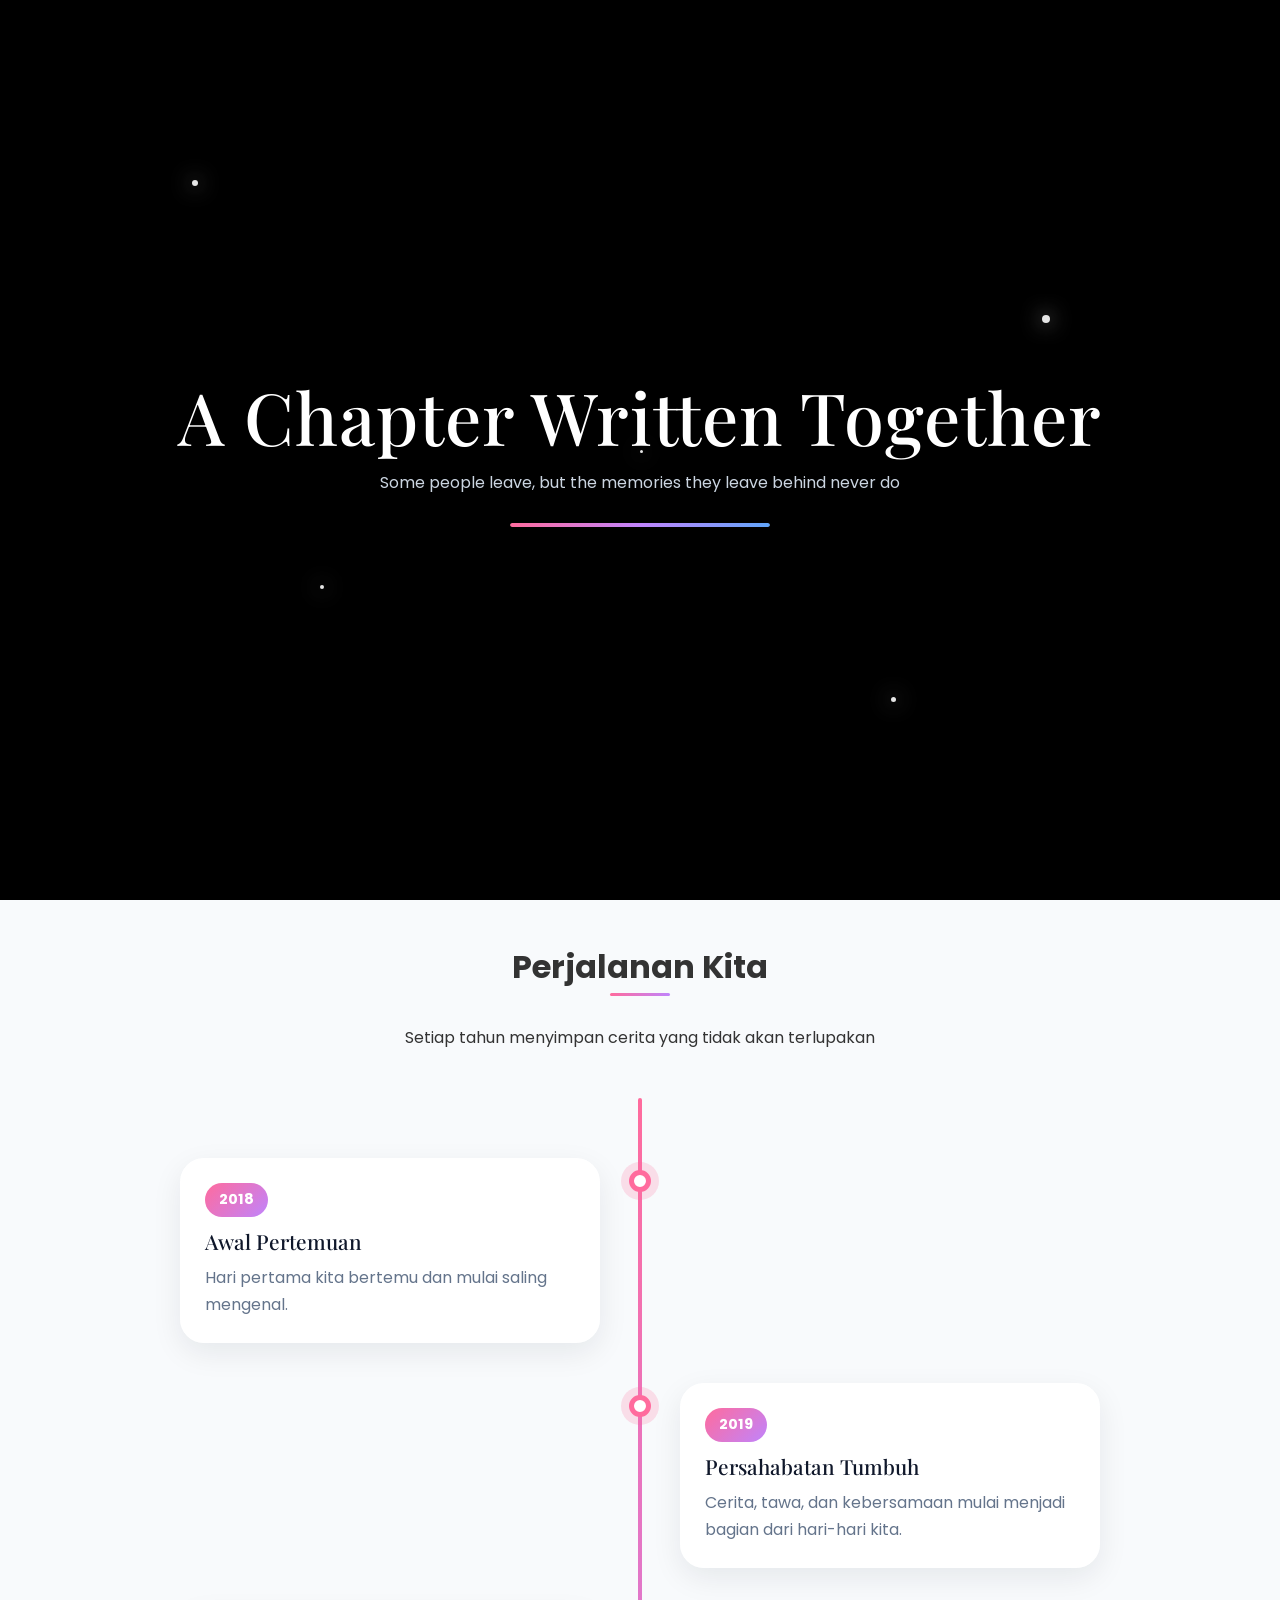
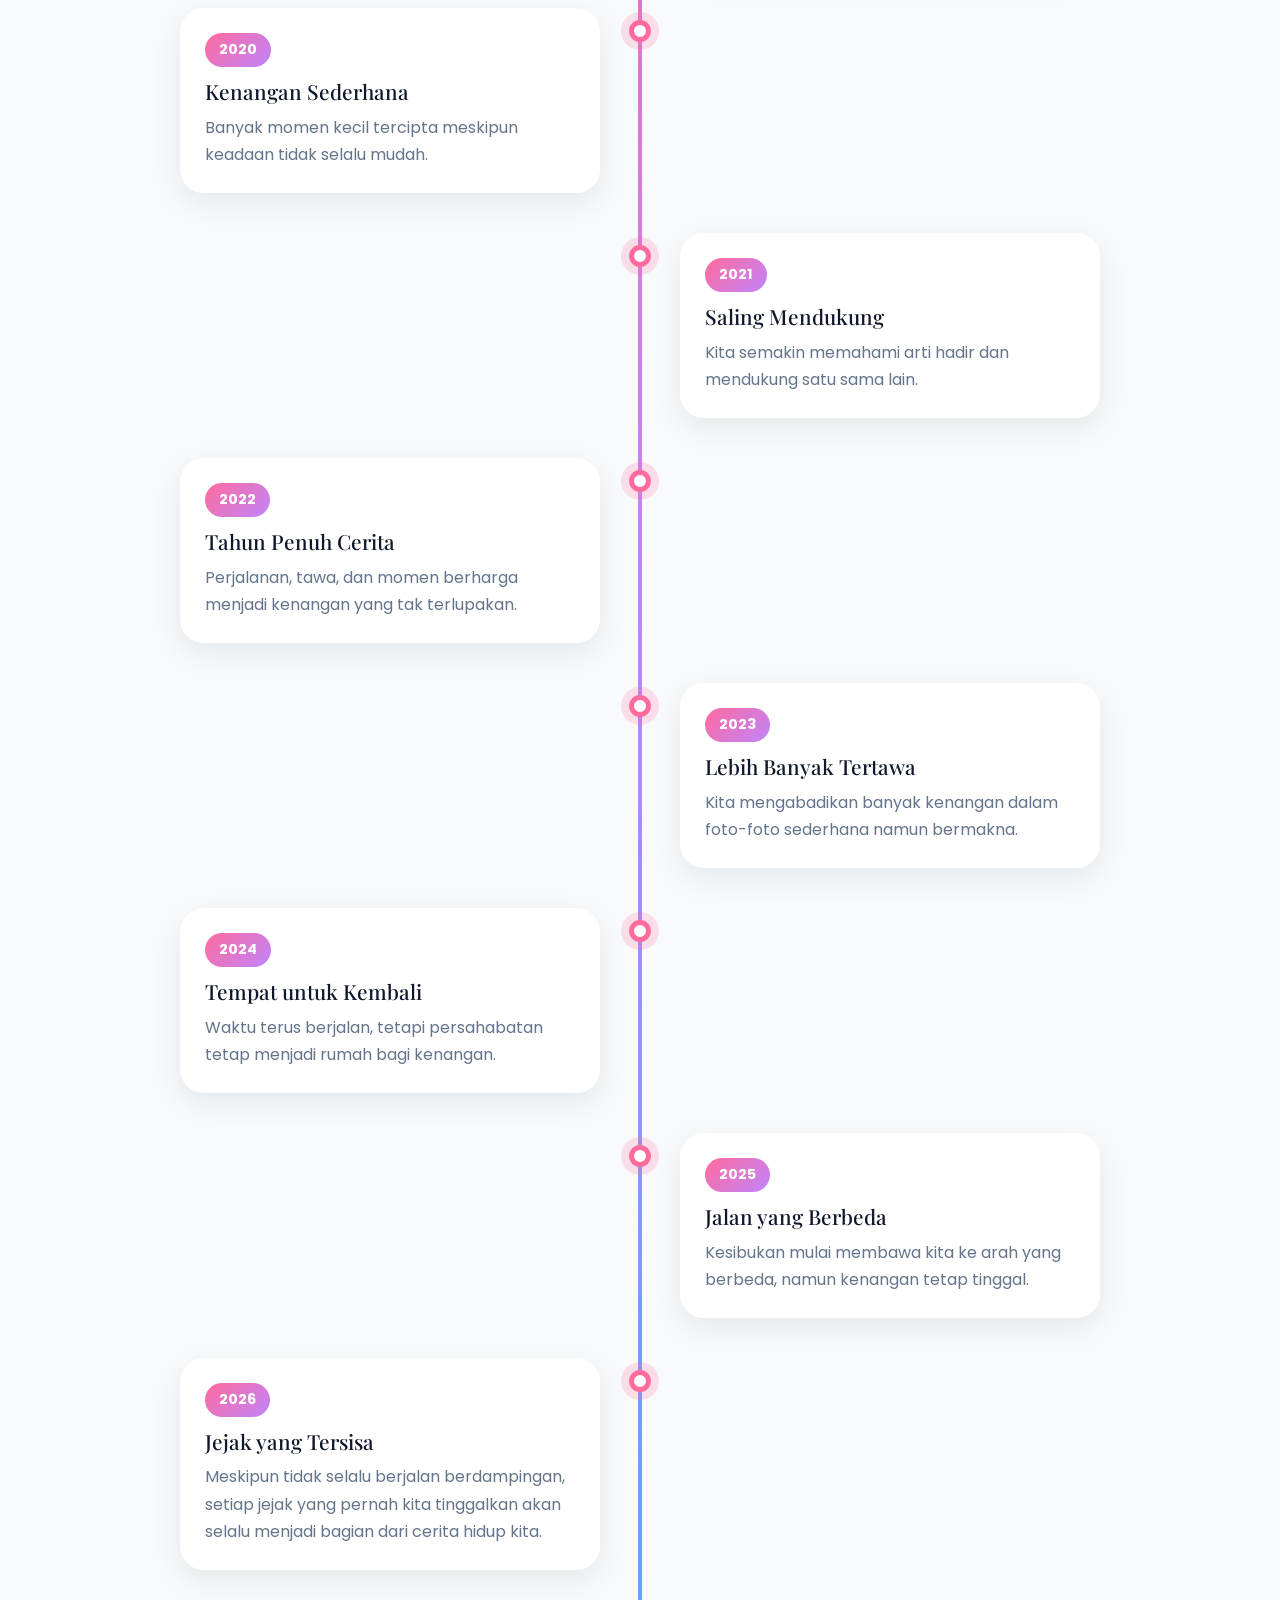
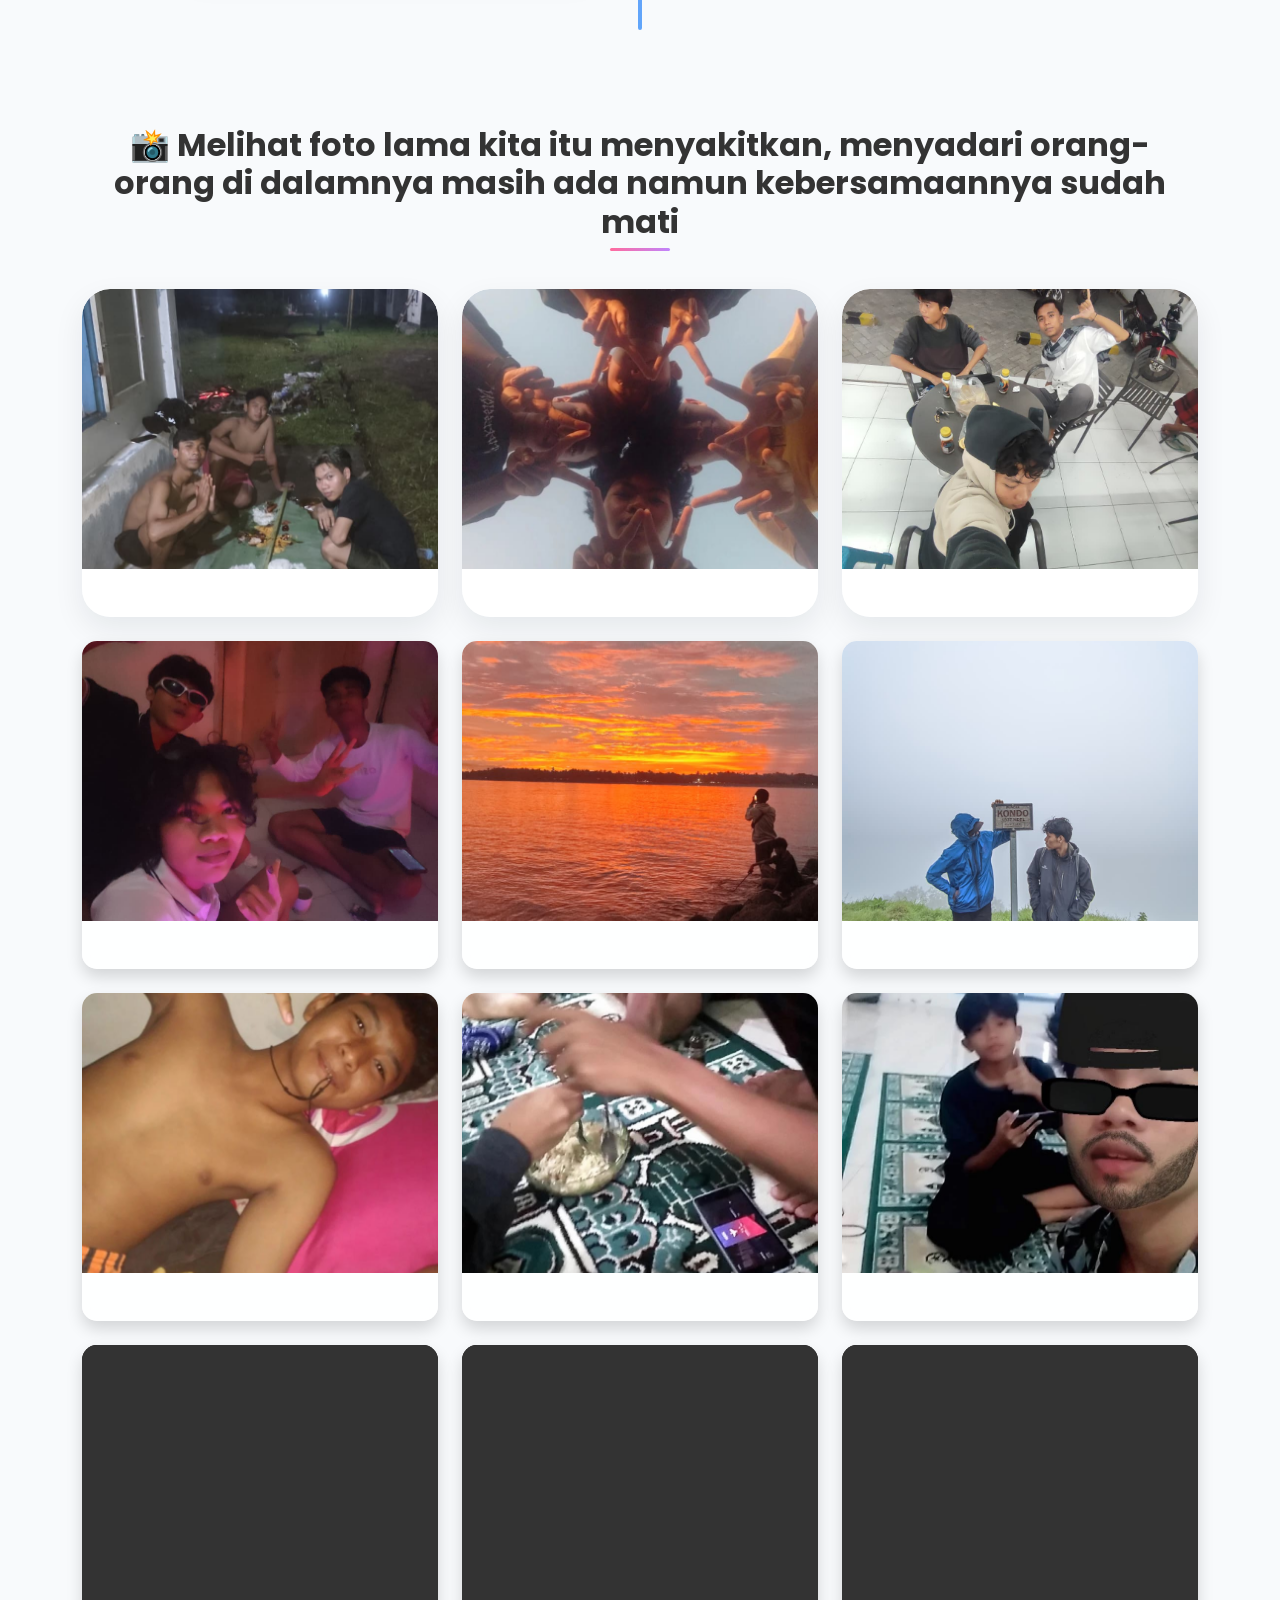
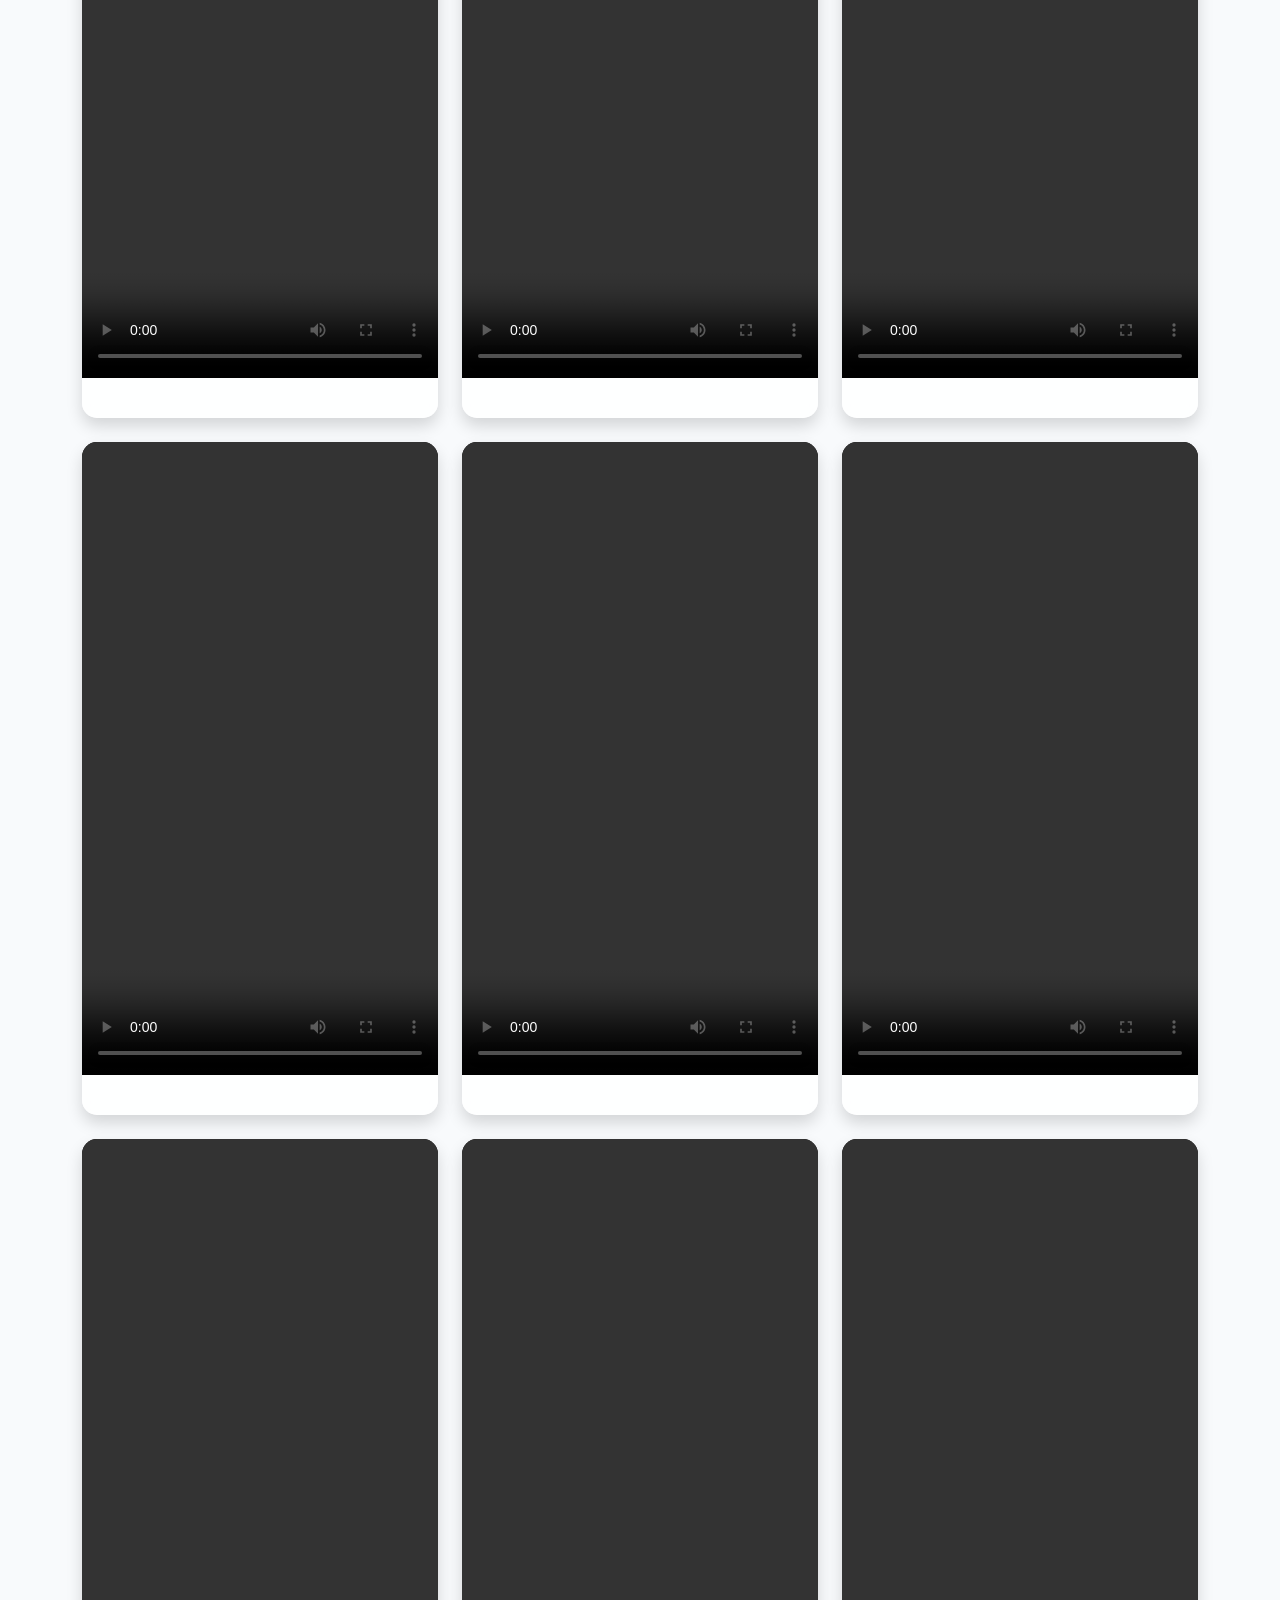
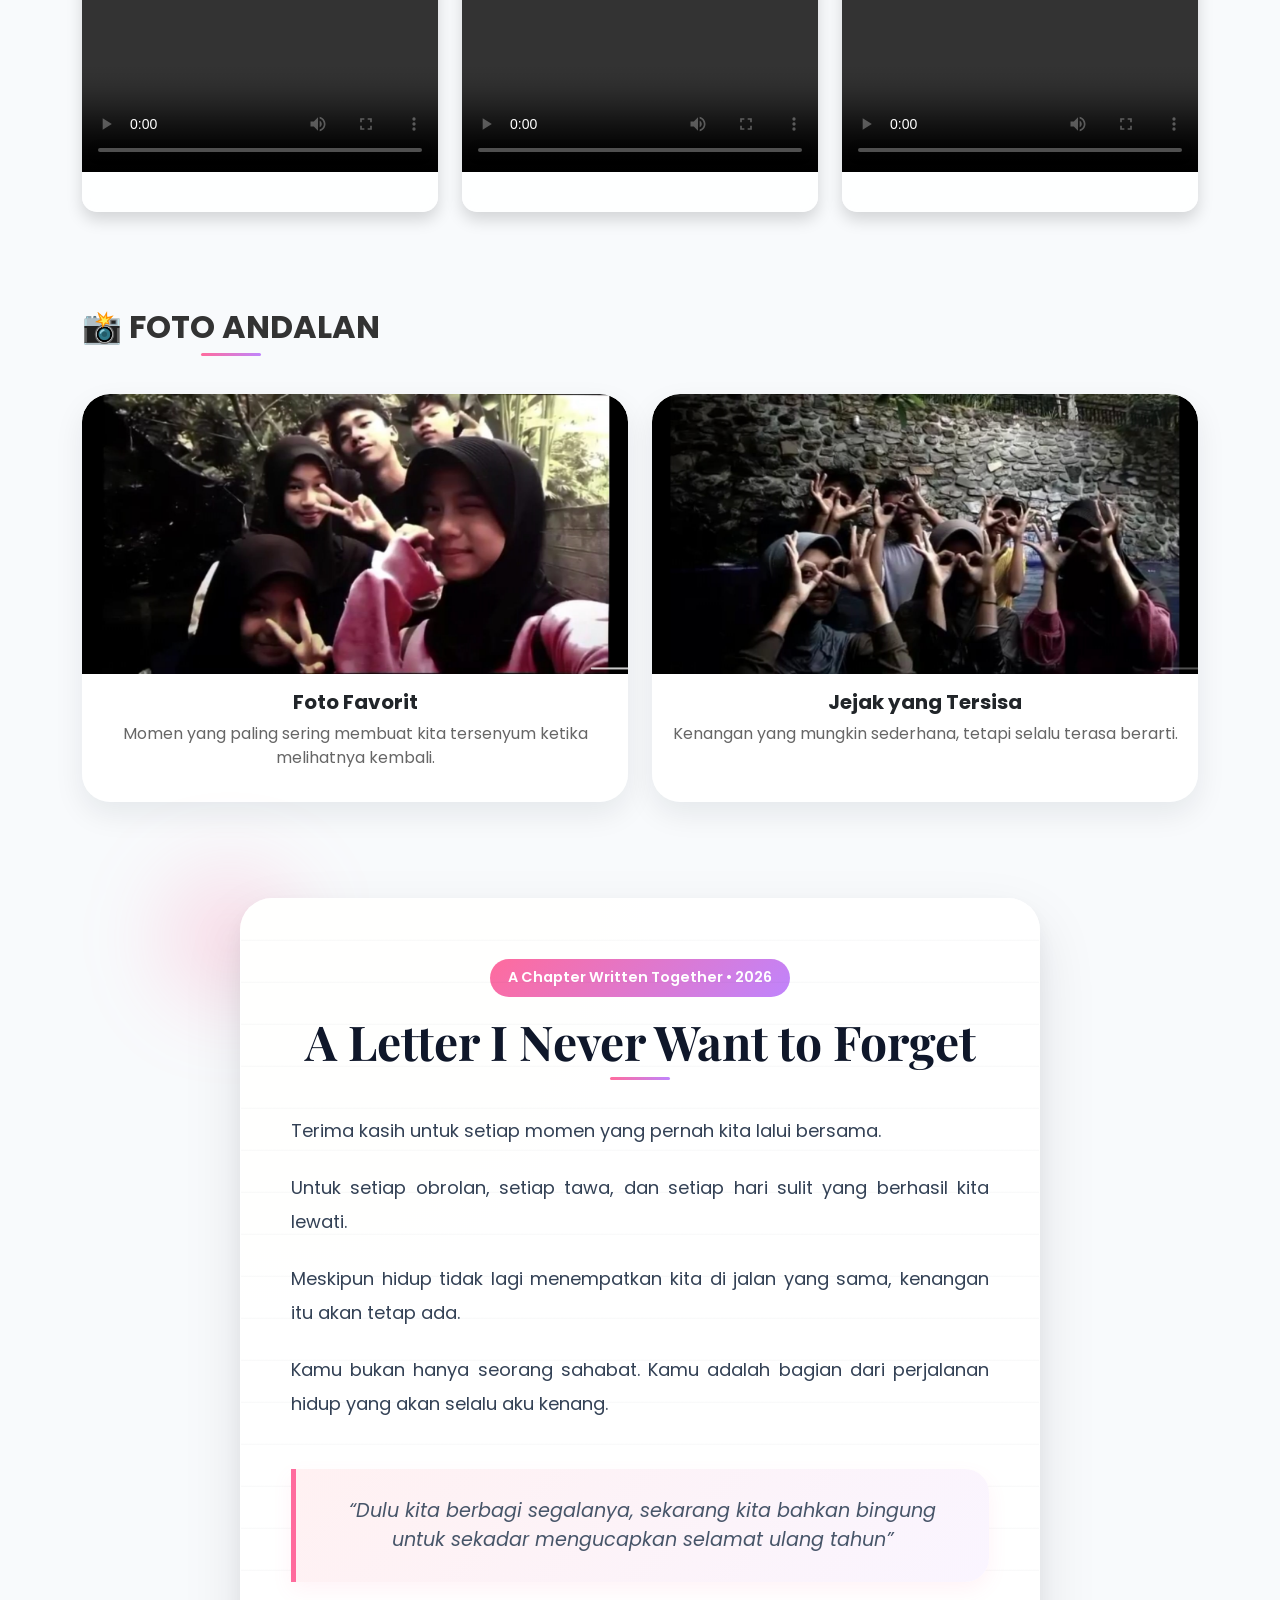
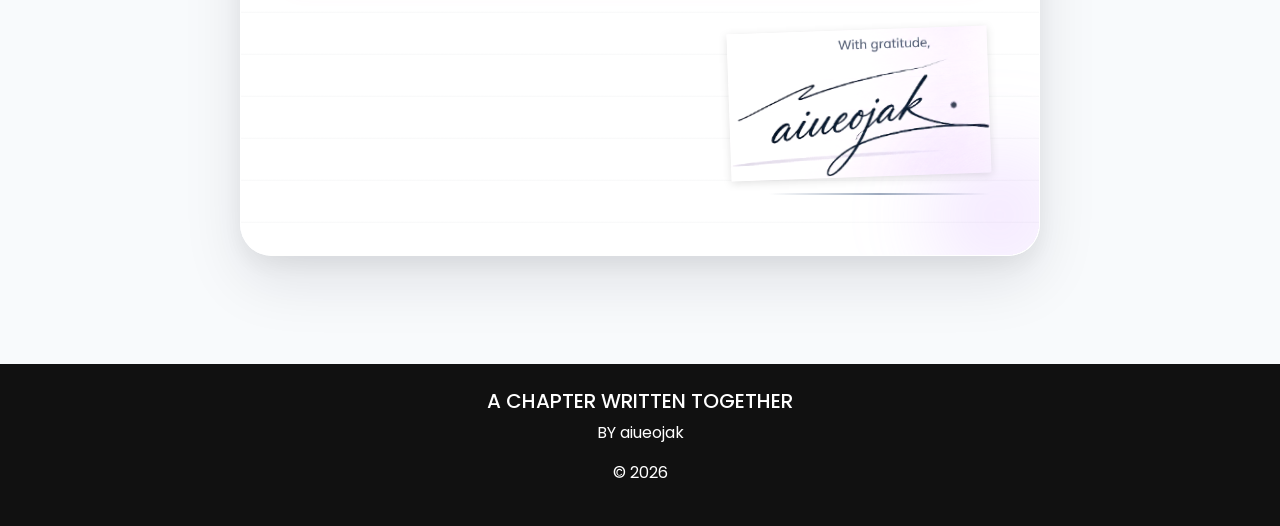
==== commit b744a60a: "upload a chapter written together" ====
--- a/index.html
+++ b/index.html
@@ -222,7 +222,7 @@
 <section class="container py-5">
 
 <h2 class="text-center mb-5">
-📸 Different days, same bond. Grateful for this chapter written together
+📸 Melihat foto lama kita itu menyakitkan, menyadari orang-orang di dalamnya masih ada namun kebersamaannya sudah mati
 </h2>
 
 <div class="row g-4">
@@ -312,6 +312,45 @@
         </div>
     </div>
 
+    <!-- Foto 12 -->
+    <div class="col-md-4" data-aos="zoom-in">
+        <div class="card shadow">
+            <img src="img/foto12.jpg"
+                 class="card-img-top gallery-img"
+                 onclick="openImage(this.src)">
+            <div class="card-body">
+                <h5></h5>
+                <p></p>
+            </div>
+        </div>
+    </div>
+
+    <!-- Foto 13 -->
+    <div class="col-md-4" data-aos="zoom-in">
+        <div class="card shadow">
+            <img src="img/foto13.jpg"
+                 class="card-img-top gallery-img"
+                 onclick="openImage(this.src)">
+            <div class="card-body">
+                <h5></h5>
+                <p></p>
+            </div>
+        </div>
+    </div>
+
+    <!-- Foto 14 -->
+    <div class="col-md-4" data-aos="zoom-in">
+        <div class="card shadow">
+            <img src="img/foto14.jpg"
+                 class="card-img-top gallery-img"
+                 onclick="openImage(this.src)">
+            <div class="card-body">
+                <h5></h5>
+                <p></p>
+            </div>
+        </div>
+    </div>
+
     <!-- REEL 1 -->
 <div class="col-md-4" data-aos="zoom-in">
     <div class="card shadow">
@@ -363,6 +402,81 @@
 
         <video class="gallery-video" controls>
             <source src="video/favorit3.mp4" type="video/mp4">
+        </video>
+
+        <div class="card-body">
+            <h5></h5>
+        </div>
+
+    </div>
+</div>
+
+<!-- REEL 5 -->
+<div class="col-md-4" data-aos="zoom-in">
+    <div class="card shadow">
+
+        <video class="gallery-video" controls>
+            <source src="video/favorit4.mp4" type="video/mp4">
+        </video>
+
+        <div class="card-body">
+            <h5></h5>
+        </div>
+
+    </div>
+</div>
+
+<!-- REEL 6 -->
+<div class="col-md-4" data-aos="zoom-in">
+    <div class="card shadow">
+
+        <video class="gallery-video" controls>
+            <source src="video/favorit5.mp4" type="video/mp4">
+        </video>
+
+        <div class="card-body">
+            <h5></h5>
+        </div>
+
+    </div>
+</div>
+
+<!-- REEL 7 -->
+<div class="col-md-4" data-aos="zoom-in">
+    <div class="card shadow">
+
+        <video class="gallery-video" controls>
+            <source src="video/favorit6.mp4" type="video/mp4">
+        </video>
+
+        <div class="card-body">
+            <h5></h5>
+        </div>
+
+    </div>
+</div>
+
+<!-- REEL 8 -->
+<div class="col-md-4" data-aos="zoom-in">
+    <div class="card shadow">
+
+        <video class="gallery-video" controls>
+            <source src="video/favorit7.mp4" type="video/mp4">
+        </video>
+
+        <div class="card-body">
+            <h5></h5>
+        </div>
+
+    </div>
+</div>
+
+<!-- REEL 9 -->
+<div class="col-md-4" data-aos="zoom-in">
+    <div class="card shadow">
+
+        <video class="gallery-video" controls>
+            <source src="video/favorit8.mp4" type="video/mp4">
         </video>
 
         <div class="card-body">
@@ -474,7 +588,7 @@
                 </p>
 
                 <blockquote class="letter-quote" data-aos="zoom-in" data-aos-delay="700">
-                    “Ada beberapa orang yang pergi, tetapi kenangannya tidak pernah benar-benar pergi.”
+                    “Dulu kita berbagi segalanya, sekarang kita bahkan bingung untuk sekadar mengucapkan selamat ulang tahun”
                 </blockquote>
 
             </div>
